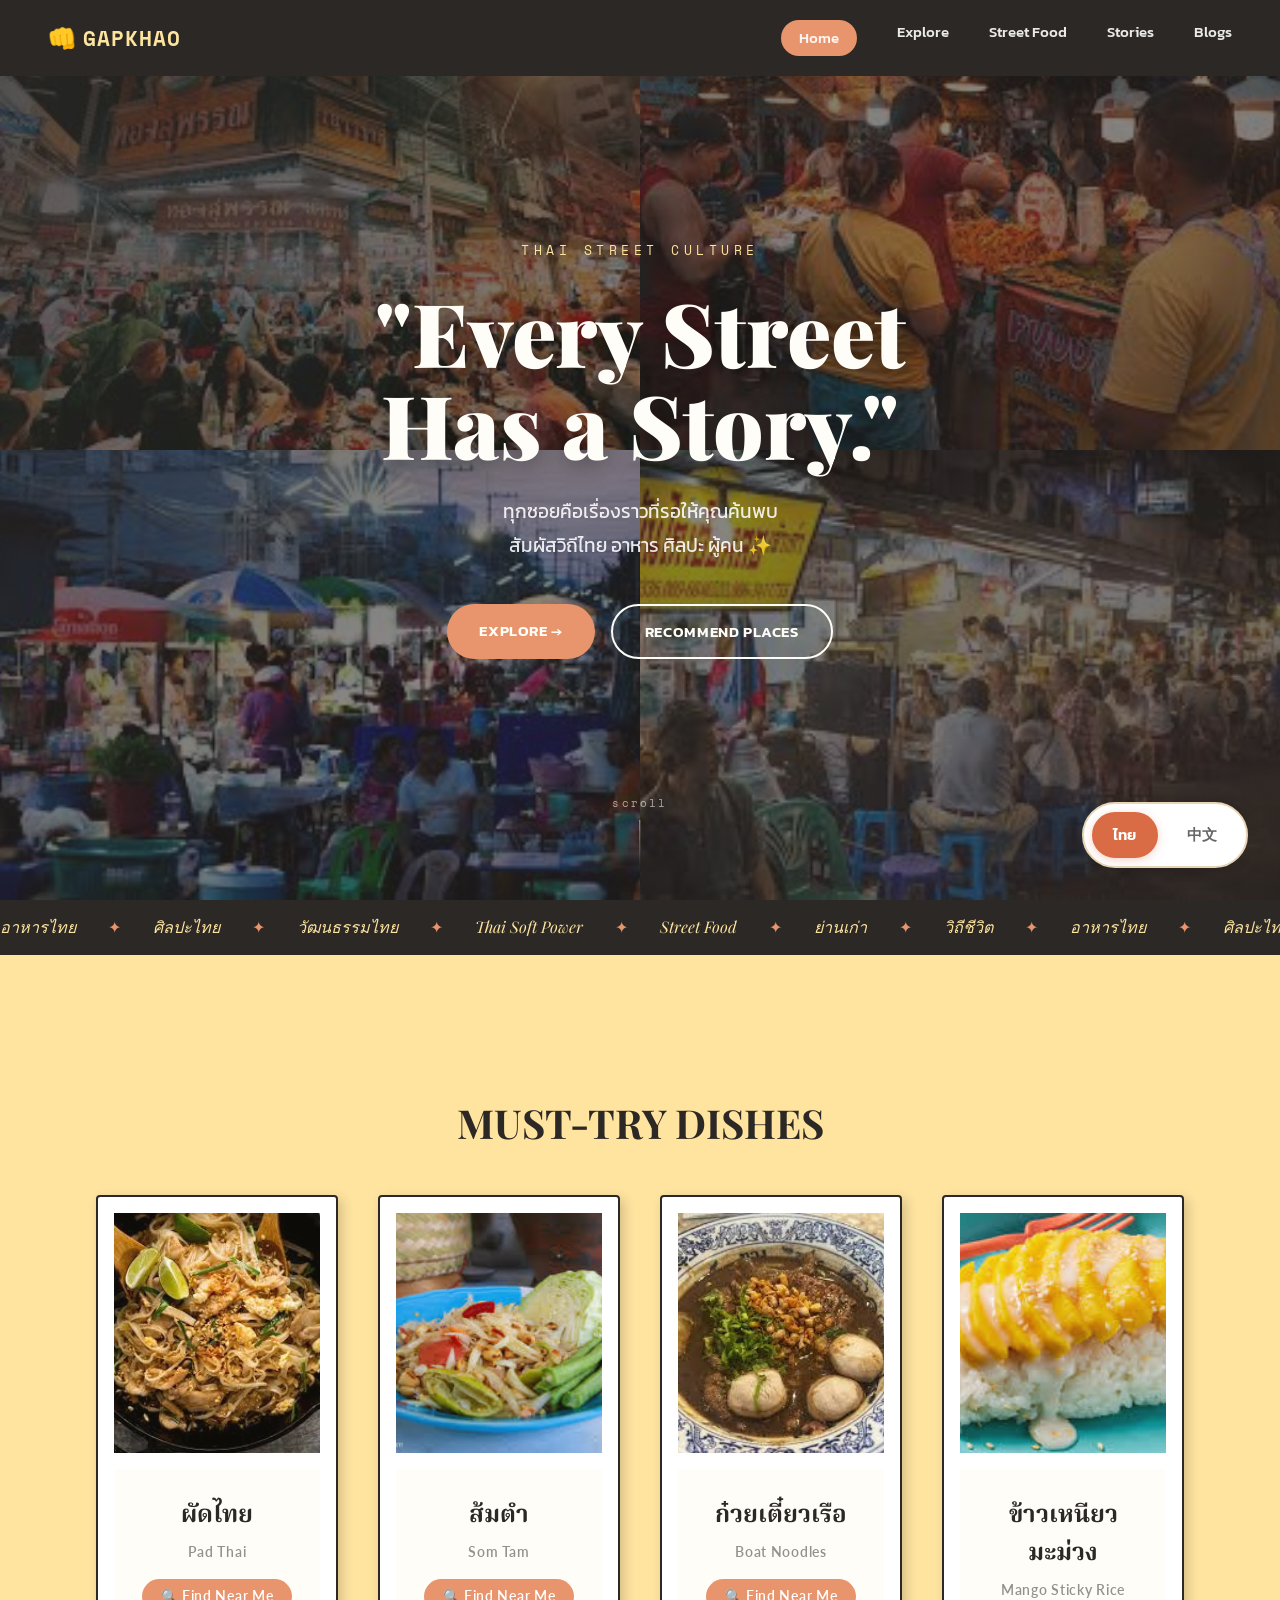
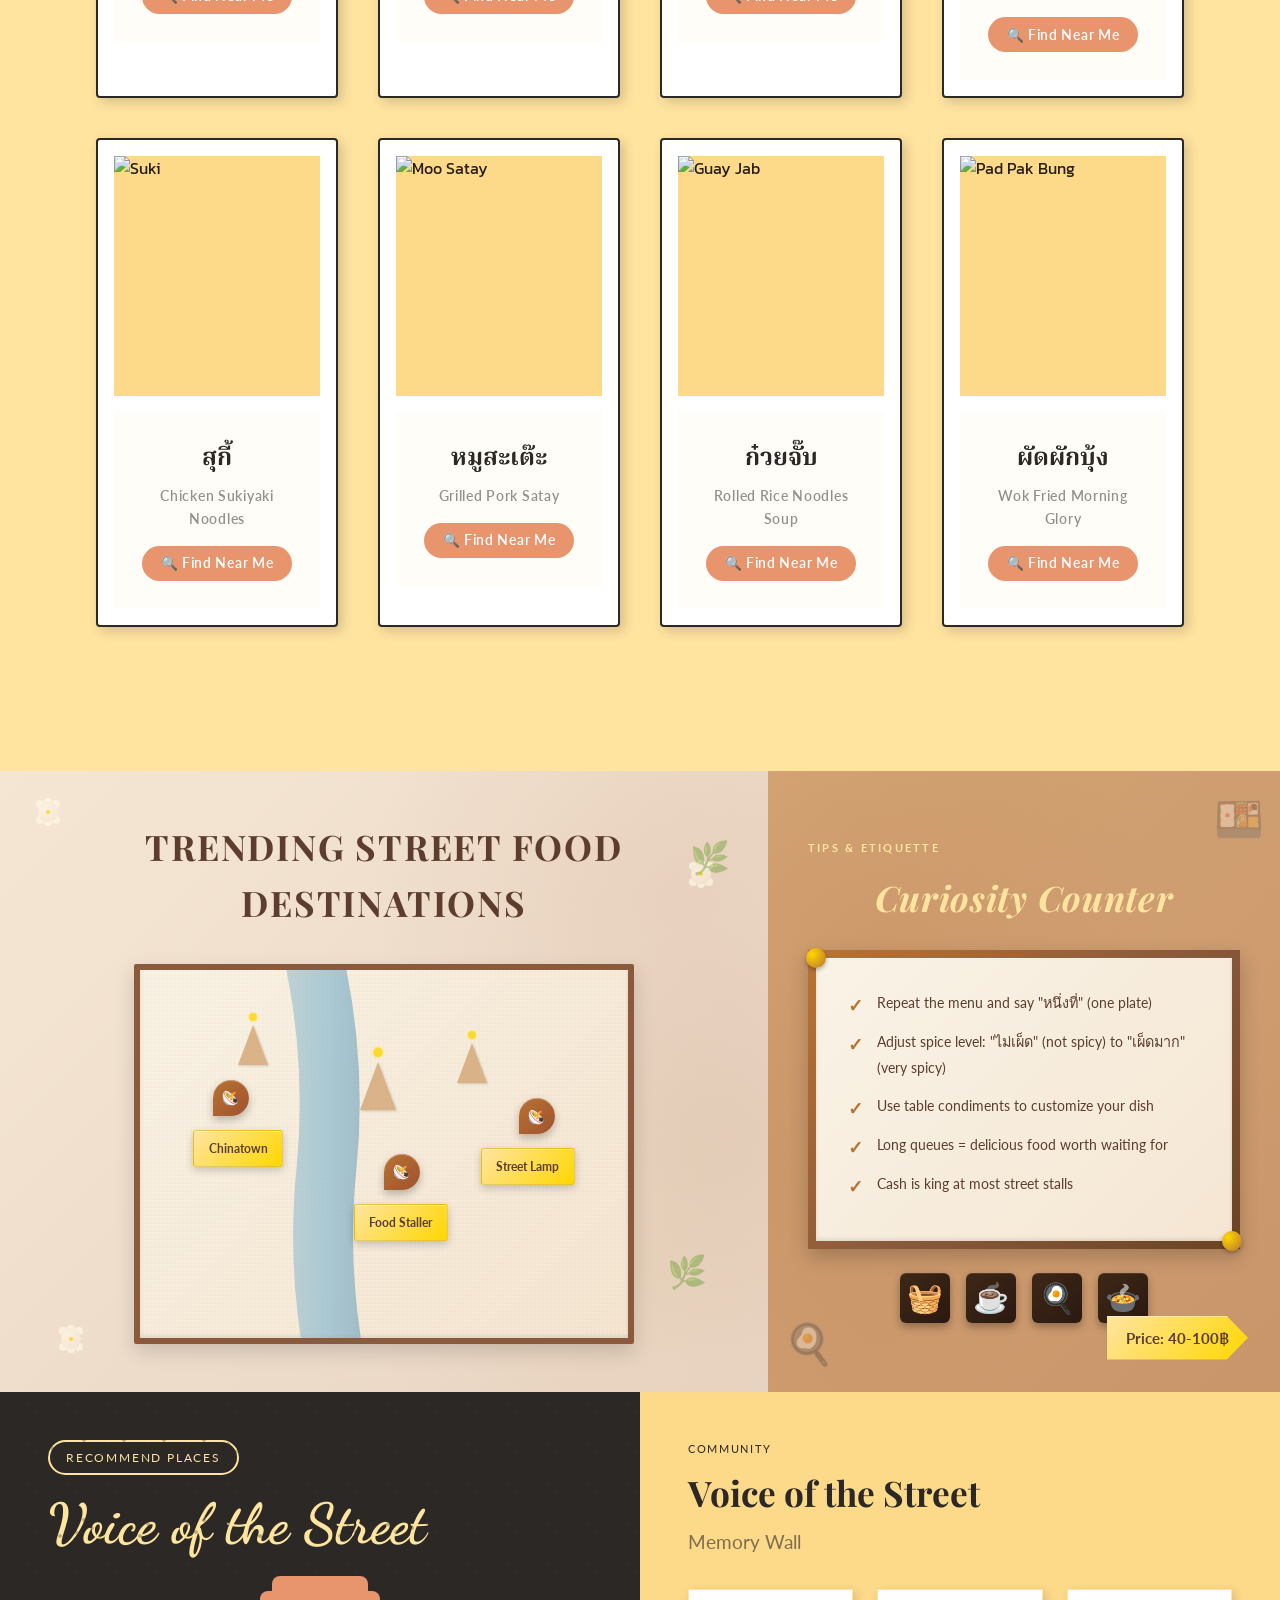
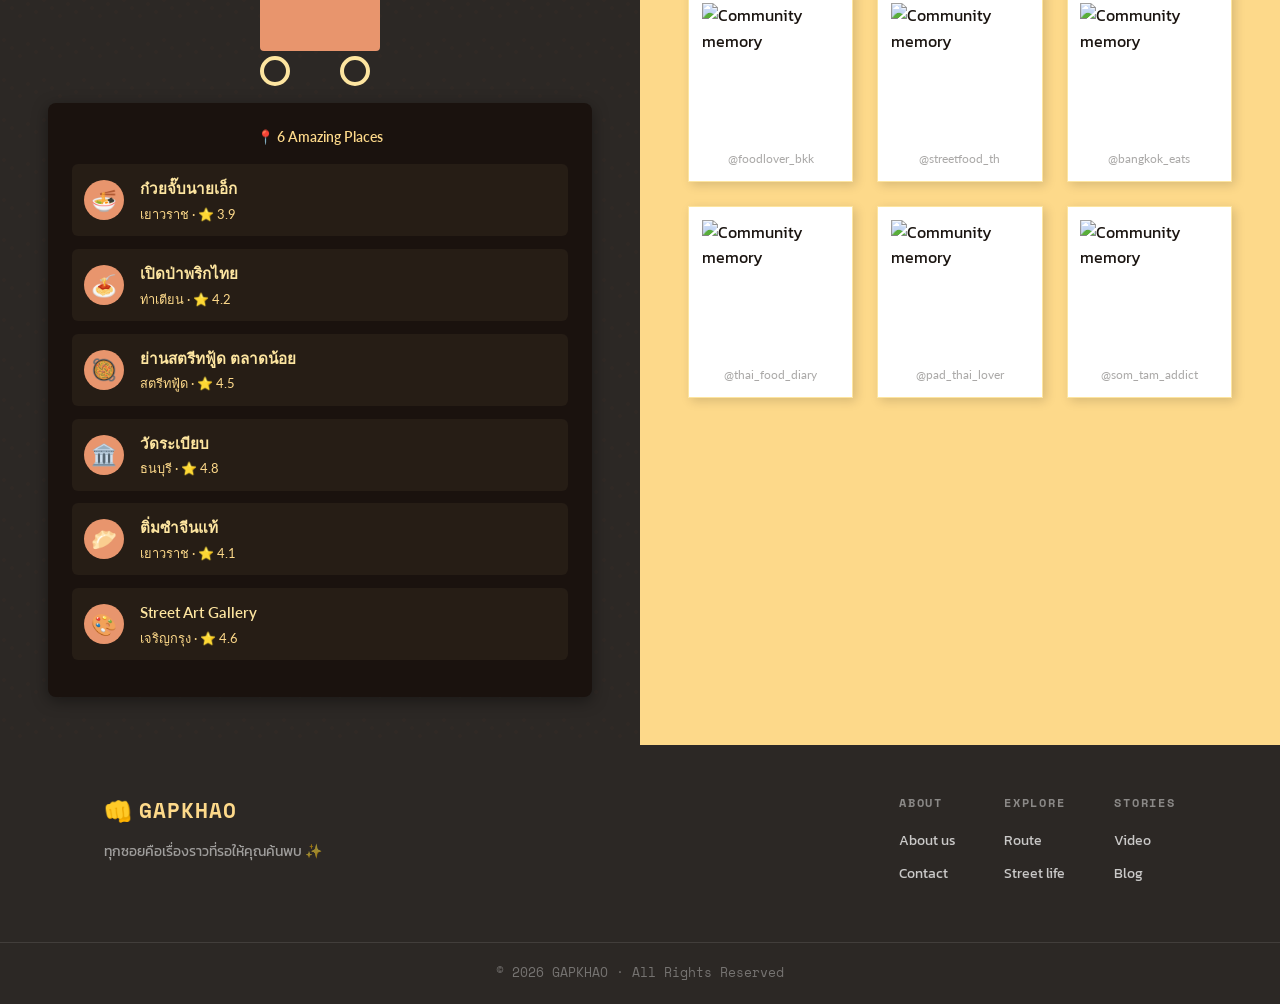
==== GAPKHAO/index.html @ a1fffa20 "Add files via upload" ====
<!DOCTYPE html>
<html lang="th">
<head>
  <meta charset="UTF-8" />
  <meta name="viewport" content="width=device-width, initial-scale=1.0" />
  <meta name="description" content="GAPKHAO - ทุกซอยคือเรื่องราวที่รอให้คุณค้นพบ | Thai Street Culture, Food & Art" />
  <title>GAPKHAO | ทุกซอยคือเรื่องราวที่รอให้คุณค้นพบ</title>
  <link rel="preconnect" href="https://fonts.googleapis.com" />
  <link rel="preconnect" href="https://fonts.gstatic.com" crossorigin />
  <link href="https://fonts.googleapis.com/css2?family=Playfair+Display:ital,wght@0,400;0,700;0,900;1,400;1,700&family=Kanit:wght@300;400;500;600;700&family=Space+Mono:wght@400;700&display=swap" rel="stylesheet" />
  <link rel="stylesheet" href="css/style.css" />
  <link rel="stylesheet" href="css/homepage-sections.css" />
  <link rel="stylesheet" href="css/trending-curiosity.css" />
  <link rel="stylesheet" href="css/language-switcher-cn.css" />
</head>
<body>

  <!-- ========== NAVBAR ========== -->
  <header class="navbar" id="navbar">
    <div class="nav-container">
      <a href="index.html" class="logo">
        <span class="logo-fist">👊</span>
        <span class="logo-text">GAPKHAO</span>
      </a>
      <nav class="nav-links" id="navLinks">
        <a href="index.html" class="nav-link nav-link--active" data-translate="navbar.home">Home</a>
        <a href="explore.html" class="nav-link" data-translate="navbar.explore">Explore</a>
        <a href="street-food.html" class="nav-link" data-translate="navbar.streetFood">Street Food</a>
        <a href="stories.html" class="nav-link" data-translate="navbar.stories">Stories</a>
        <a href="blogs.html" class="nav-link" data-translate="navbar.blogs">Blogs</a>
      </nav>
      <button class="hamburger" id="hamburger" aria-label="Toggle menu">
        <span></span><span></span><span></span>
      </button>
    </div>
  </header>

  <!-- Language Switcher -->
  <div class="language-switcher" id="languageSwitcher">
    <button class="lang-btn active" data-lang="th">ไทย</button>
    <button class="lang-btn" data-lang="zh">中文</button>
  </div>

  <main>

    <!-- ========== HERO ========== -->
    <section class="hero" id="home">
      <div class="hero-bg">
        <div class="hero-overlay"></div>
        <div class="hero-img-grid">
          <div class="hero-img-cell" style="background-image:url('images/street-food-1.jpg')"></div>
          <div class="hero-img-cell" style="background-image:url('images/street-food-2.jpg')"></div>
          <div class="hero-img-cell" style="background-image:url('images/street-food-3.jpg')"></div>
          <div class="hero-img-cell" style="background-image:url('images/street-food-4.jpg')"></div>
        </div>
      </div>
      <div class="hero-content">
        <p class="hero-eyebrow reveal" data-translate="hero.eyebrow">THAI STREET CULTURE</p>
        <h1 class="hero-headline reveal delay-1" data-translate="hero.headline">"Every Street<br />Has a Story."</h1>
        <p class="hero-tagline reveal delay-2" data-translate="hero.tagline">ทุกซอยคือเรื่องราวที่รอให้คุณค้นพบ<br />สัมผัสวิถีไทย อาหาร ศิลปะ ผู้คน ✨</p>
        <div class="hero-cta reveal delay-3">
          <a href="explore.html" class="btn btn--primary" data-translate="hero.exploreBtn">EXPLORE →</a>
          <button class="btn btn--outline" id="recommendPlacesBtn" data-translate="hero.recommendBtn">RECOMMEND PLACES</button>
        </div>
      </div>
      <div class="hero-scroll-hint">
        <span data-translate="hero.scroll">scroll</span>
        <div class="scroll-line"></div>
      </div>
    </section>

    <!-- ========== SOFT POWER STRIP ========== -->
    <section class="ticker-strip">
      <div class="ticker-track">
        <span>อาหารไทย</span><span class="ticker-dot">✦</span>
        <span>ศิลปะไทย</span><span class="ticker-dot">✦</span>
        <span>วัฒนธรรมไทย</span><span class="ticker-dot">✦</span>
        <span>Thai Soft Power</span><span class="ticker-dot">✦</span>
        <span>Street Food</span><span class="ticker-dot">✦</span>
        <span>ย่านเก่า</span><span class="ticker-dot">✦</span>
        <span>วิถีชีวิต</span><span class="ticker-dot">✦</span>
        <span>อาหารไทย</span><span class="ticker-dot">✦</span>
        <span>ศิลปะไทย</span><span class="ticker-dot">✦</span>
        <span>วัฒนธรรมไทย</span><span class="ticker-dot">✦</span>
        <span>Thai Soft Power</span><span class="ticker-dot">✦</span>
        <span>Street Food</span><span class="ticker-dot">✦</span>
        <span>ย่านเก่า</span><span class="ticker-dot">✦</span>
        <span>วิถีชีวิต</span><span class="ticker-dot">✦</span>
      </div>
    </section>

    <!-- ========== MUST-TRY DISHES (4 COLUMNS) ========== -->
    <section class="must-try-section" id="must-try">
      <div class="container">
        <div class="section-header">
          <h2 class="section-title" data-translate="mustTry.title">Must-Try Dishes</h2>
        </div>

        <div class="dishes-grid">
          <article class="dish-card">
            <div class="dish-image">
              <img src="must-try-images/pad-thai.jpg" onerror="this.src='https://images.unsplash.com/photo-1569718212165-3a8278d5f624?w=600&q=80'" alt="Pad Thai" />
            </div>
            <div class="dish-content">
              <h3 data-translate="dishes.padThai.th">ผัดไทย</h3>
              <h4 data-translate="dishes.padThai.en">Pad Thai</h4>
              <button class="find-near-btn" data-translate="dishes.findBtn">🔍 Find Near Me</button>
            </div>
          </article>

          <article class="dish-card">
            <div class="dish-image">
              <img src="must-try-images/som-tam.jpg" onerror="this.src='https://images.unsplash.com/photo-1546069901-ba9599a7e63c?w=600&q=80'" alt="Som Tam" />
            </div>
            <div class="dish-content">
              <h3 data-translate="dishes.somTam.th">ส้มตำ</h3>
              <h4 data-translate="dishes.somTam.en">Som Tam</h4>
              <button class="find-near-btn" data-translate="dishes.findBtn">🔍 Find Near Me</button>
            </div>
          </article>

          <article class="dish-card">
            <div class="dish-image">
              <img src="must-try-images/boat-noodles.jpg" onerror="this.src='https://images.unsplash.com/photo-1612874742237-415c69f18133?w=600&q=80'" alt="Boat Noodles" />
            </div>
            <div class="dish-content">
              <h3 data-translate="dishes.boatNoodles.th">ก๋วยเตี๋ยวเรือ</h3>
              <h4 data-translate="dishes.boatNoodles.en">Boat Noodles</h4>
              <button class="find-near-btn" data-translate="dishes.findBtn">🔍 Find Near Me</button>
            </div>
          </article>

          <article class="dish-card">
            <div class="dish-image">
              <img src="must-try-images/mango-sticky-rice.jpg" onerror="this.src='https://images.unsplash.com/photo-1599599810694-b5ac4dd64b73?w=600&q=80'" alt="Mango Sticky Rice" />
            </div>
            <div class="dish-content">
              <h3 data-translate="dishes.mangoRice.th">ข้าวเหนียวมะม่วง</h3>
              <h4 data-translate="dishes.mangoRice.en">Mango Sticky Rice</h4>
              <button class="find-near-btn" data-translate="dishes.findBtn">🔍 Find Near Me</button>
            </div>
          </article>

          <article class="dish-card">
            <div class="dish-image">
              <img src="https://images.unsplash.com/photo-1569562211093-4ed0d0758f12?w=600&q=80" alt="Suki" />
            </div>
            <div class="dish-content">
              <h3 data-translate="dishes.suki.th">สุกี้</h3>
              <h4 data-translate="dishes.suki.en">Chicken Sukiyaki Noodles</h4>
              <button class="find-near-btn" data-translate="dishes.findBtn">🔍 Find Near Me</button>
            </div>
          </article>

          <article class="dish-card">
            <div class="dish-image">
              <img src="https://images.unsplash.com/photo-1529563021893-cc83c992d75d?w=600&q=80" alt="Moo Satay" />
            </div>
            <div class="dish-content">
              <h3 data-translate="dishes.satay.th">หมูสะเต๊ะ</h3>
              <h4 data-translate="dishes.satay.en">Grilled Pork Satay</h4>
              <button class="find-near-btn" data-translate="dishes.findBtn">🔍 Find Near Me</button>
            </div>
          </article>

          <article class="dish-card">
            <div class="dish-image">
              <img src="https://images.unsplash.com/photo-1555126634-323283e090fa?w=600&q=80" alt="Guay Jab" />
            </div>
            <div class="dish-content">
              <h3 data-translate="dishes.guayJab.th">ก๋วยจั๊บ</h3>
              <h4 data-translate="dishes.guayJab.en">Rolled Rice Noodles Soup</h4>
              <button class="find-near-btn" data-translate="dishes.findBtn">🔍 Find Near Me</button>
            </div>
          </article>

          <article class="dish-card">
            <div class="dish-image">
              <img src="https://images.unsplash.com/photo-1540189549336-e6e99c3679fe?w=600&q=80" alt="Pad Pak Bung" />
            </div>
            <div class="dish-content">
              <h3 data-translate="dishes.padPakBung.th">ผัดผักบุ้ง</h3>
              <h4 data-translate="dishes.padPakBung.en">Wok Fried Morning Glory</h4>
              <button class="find-near-btn" data-translate="dishes.findBtn">🔍 Find Near Me</button>
            </div>
          </article>
        </div>
      </div>
    </section>

    <!-- ========== TWO-PANEL ROW: MAP & TIPS ========== -->
    <section class="two-panel-row">
      <!-- Left Panel: Trending Destinations -->
      <div class="trending-panel">
        <h2 data-translate="trending.title">Trending Street Food Destinations</h2>
        
        <!-- Decorative Jasmine Flowers -->
        <div class="jasmine-flower flower-1"></div>
        <div class="jasmine-flower flower-2"></div>
        <div class="jasmine-flower flower-3"></div>
        
        <!-- Decorative Kranok Motifs -->
        <div class="kranok-motif kranok-1">🌿</div>
        <div class="kranok-motif kranok-2">🌿</div>
        
        <div class="bangkok-map">
          <div class="river-path"></div>
          
          <!-- Temple Spires -->
          <div class="temple-spire spire-1"></div>
          <div class="temple-spire spire-2"></div>
          <div class="temple-spire spire-3"></div>
          
          <div class="location-pin pin-chinatown">
            <div class="pin-label">Chinatown</div>
          </div>
          
          <div class="location-pin pin-center">
            <div class="pin-label">Food Staller</div>
          </div>
          
          <div class="location-pin pin-right">
            <div class="pin-label">Street Lamp</div>
          </div>
        </div>
      </div>

      <!-- Right Panel: Tips -->
      <div class="tips-panel">
        <!-- Decorative Icons -->
        <div class="tiffin-carrier">🍱</div>
        <div class="wok-icon">🍳</div>
        
        <div class="section-label" data-translate="curiosity.label">Tips & Etiquette</div>
        <h2 data-translate="curiosity.title">Curiosity Counter</h2>
        
        <div class="curiosity-frame">
          <div class="curiosity-content">
            <ul>
              <li data-translate="curiosity.tip1">Repeat the menu and say "หนึ่งที่" (one plate)</li>
              <li data-translate="curiosity.tip2">Adjust spice level: "ไม่เผ็ด" (not spicy) to "เผ็ดมาก" (very spicy)</li>
              <li data-translate="curiosity.tip3">Use table condiments to customize your dish</li>
              <li data-translate="curiosity.tip4">Long queues = delicious food worth waiting for</li>
              <li data-translate="curiosity.tip5">Cash is king at most street stalls</li>
            </ul>
          </div>
        </div>
        
        <!-- Bronze Food Icons -->
        <div class="food-icons">
          <div class="food-icon">🧺</div>
          <div class="food-icon">☕</div>
          <div class="food-icon">🍳</div>
          <div class="food-icon">🍲</div>
        </div>
        
        <div class="price-tag" data-translate="curiosity.price">Price: 40-100฿</div>
      </div>
    </section>

    <!-- ========== BOTTOM TWO-PANEL ROW: RECOMMEND PLACES & COMMUNITY ========== -->
    <section class="bottom-two-panel" id="recommendPlaces">
      <!-- Left Panel: Recommend Places -->
      <div class="planner-panel">
        <div class="section-label" data-translate="recommend.label">Recommend Places</div>
        <h2 data-translate="recommend.title">Voice of the Street</h2>
        
        <div class="tuktuk">
          <div class="tuktuk-roof"></div>
          <div class="tuktuk-body"></div>
          <div class="tuktuk-wheel"></div>
          <div class="tuktuk-wheel"></div>
        </div>
        
        <div class="places-card">
          <div class="places-header" data-translate="recommend.header">📍 6 Amazing Places</div>
          
          <a href="explore.html" class="place-item" data-place-id="1">
            <div class="place-icon">🍜</div>
            <div class="place-info">
              <div class="place-name" data-translate="recommend.place1.name">ก๋วยจั๊บนายเอ็ก</div>
              <div class="place-meta" data-translate="recommend.place1.meta">เยาวราช · ⭐ 3.9</div>
            </div>
          </a>
          
          <a href="explore.html" class="place-item" data-place-id="2">
            <div class="place-icon">🍝</div>
            <div class="place-info">
              <div class="place-name" data-translate="recommend.place2.name">เปิดป่าพริกไทย</div>
              <div class="place-meta" data-translate="recommend.place2.meta">ท่าเตียน · ⭐ 4.2</div>
            </div>
          </a>
          
          <a href="explore.html" class="place-item" data-place-id="3">
            <div class="place-icon">🥘</div>
            <div class="place-info">
              <div class="place-name" data-translate="recommend.place3.name">ย่านสตรีทฟู้ด ตลาดน้อย</div>
              <div class="place-meta" data-translate="recommend.place3.meta">สตรีทฟู้ด · ⭐ 4.5</div>
            </div>
          </a>
          
          <a href="explore.html" class="place-item" data-place-id="4">
            <div class="place-icon">🏛️</div>
            <div class="place-info">
              <div class="place-name" data-translate="recommend.place4.name">วัดระเบียบ</div>
              <div class="place-meta" data-translate="recommend.place4.meta">ธนบุรี · ⭐ 4.8</div>
            </div>
          </a>
          
          <a href="explore.html" class="place-item" data-place-id="5">
            <div class="place-icon">🥟</div>
            <div class="place-info">
              <div class="place-name" data-translate="recommend.place5.name">ติ่มซำจีนแท้</div>
              <div class="place-meta" data-translate="recommend.place5.meta">เยาวราช · ⭐ 4.1</div>
            </div>
          </a>
          
          <a href="explore.html" class="place-item" data-place-id="6">
            <div class="place-icon">🎨</div>
            <div class="place-info">
              <div class="place-name" data-translate="recommend.place6.name">Street Art Gallery</div>
              <div class="place-meta" data-translate="recommend.place6.meta">เจริญกรุง · ⭐ 4.6</div>
            </div>
          </a>
        </div>
      </div>

      <!-- Right Panel: Community Memory Wall -->
      <div class="community-panel">
        <div class="section-label" data-translate="community.label">Community</div>
        <h2 data-translate="community.title">Voice of the Street</h2>
        <div class="subtitle" data-translate="community.subtitle">Memory Wall</div>
        
        <div class="memory-wall">
          <div class="polaroid-card">
            <div class="polaroid-image">
              <img src="https://images.unsplash.com/photo-1504674900247-0877df9cc836?w=300&q=80" alt="Community memory" />
            </div>
            <div class="polaroid-username">@foodlover_bkk</div>
          </div>
          
          <div class="polaroid-card">
            <div class="polaroid-image">
              <img src="https://images.unsplash.com/photo-1555396273-367ea4eb4db5?w=300&q=80" alt="Community memory" />
            </div>
            <div class="polaroid-username">@streetfood_th</div>
          </div>
          
          <div class="polaroid-card">
            <div class="polaroid-image">
              <img src="https://images.unsplash.com/photo-1562802378-063ec186a863?w=300&q=80" alt="Community memory" />
            </div>
            <div class="polaroid-username">@bangkok_eats</div>
          </div>
          
          <div class="polaroid-card">
            <div class="polaroid-image">
              <img src="https://images.unsplash.com/photo-1558618666-fcd25c85cd64?w=300&q=80" alt="Community memory" />
            </div>
            <div class="polaroid-username">@thai_food_diary</div>
          </div>
          
          <div class="polaroid-card">
            <div class="polaroid-image">
              <img src="https://images.unsplash.com/photo-1569718212165-3a8278d5f624?w=300&q=80" alt="Community memory" />
            </div>
            <div class="polaroid-username">@pad_thai_lover</div>
          </div>
          
          <div class="polaroid-card">
            <div class="polaroid-image">
              <img src="https://images.unsplash.com/photo-1546069901-ba9599a7e63c?w=300&q=80" alt="Community memory" />
            </div>
            <div class="polaroid-username">@som_tam_addict</div>
          </div>
        </div>
      </div>
    </section>

  </main>

  <!-- ========== FOOTER ========== -->
  <footer class="site-footer">
    <div class="footer-inner">
      <div class="footer-brand">
        <a href="index.html" class="logo logo--light">
          <span class="logo-fist">👊</span>
          <span class="logo-text">GAPKHAO</span>
        </a>
        <p data-translate="footer.tagline">ทุกซอยคือเรื่องราวที่รอให้คุณค้นพบ ✨</p>
      </div>

      <nav class="footer-nav">
        <div class="footer-col">
          <h4 data-translate="footer.about">ABOUT</h4>
          <a href="#" data-translate="footer.aboutUs">About us</a>
          <a href="#" data-translate="footer.contact">Contact</a>
        </div>
        <div class="footer-col">
          <h4 data-translate="footer.explore">EXPLORE</h4>
          <a href="explore.html" data-translate="footer.route">Route</a>
          <a href="street-life.html" data-translate="footer.streetLife">Street life</a>
        </div>
        <div class="footer-col">
          <h4 data-translate="footer.stories">STORIES</h4>
          <a href="stories.html" data-translate="footer.video">Video</a>
          <a href="blogs.html" data-translate="footer.blog">Blog</a>
        </div>
      </nav>
    </div>
    <div class="footer-bottom">
      <p data-translate="footer.copyright">© 2026 GAPKHAO · All Rights Reserved</p>
    </div>
  </footer>

  <!-- Toast notification -->
  <div class="toast" id="toast"></div>

  <script src="js/main.js"></script>
  <script src="js/homepage-sections.js"></script>
  <script src="js/trending-navigation.js"></script>
  <script src="js/language-switcher-cn.js"></script>
</body>
</html>
---- GAPKHAO/css/style.css ----
/* ============================================================
   GAPKHAO — Thai Street Culture Website
   CSS Design System + Full Styles
   ============================================================ */

/* ── CSS Variables / Design Tokens ─────────────────────────── */
:root {
  /* Brand Palette (from spec image) */
  --color-header:       #2c2825;  /* Deep charcoal */
  --color-highlight:    #fde5a0;  /* Warm honey */
  --color-bg:           #fdd98a;  /* Golden amber */
  --color-bg-dark:      #e8956d;  /* Terra cotta */

  /* Extended palette */
  --color-text:         #1a1410;
  --color-text-light:   #6b5b4e;
  --color-white:        #fffdf7;
  --color-accent:       #d4a017;  /* Thai gold */
  --color-accent2:      #b85c2a;  /* Brick red */

  /* Typography */
  --font-display:       'Playfair Display', Georgia, serif;
  --font-body:          'Kanit', sans-serif;
  --font-mono:          'Space Mono', monospace;

  /* Spacing */
  --space-xs:  0.5rem;
  --space-sm:  1rem;
  --space-md:  2rem;
  --space-lg:  4rem;
  --space-xl:  6rem;

  /* Motion */
  --ease-out:  cubic-bezier(0.22, 1, 0.36, 1);
  --ease-in-out: cubic-bezier(0.65, 0, 0.35, 1);

  /* Borders */
  --radius-sm:  8px;
  --radius-md:  16px;
  --radius-lg:  24px;
  --radius-pill: 9999px;

  /* Shadows */
  --shadow-sm:  0 2px 8px rgba(44,40,37,0.12);
  --shadow-md:  0 8px 32px rgba(44,40,37,0.18);
  --shadow-lg:  0 24px 64px rgba(44,40,37,0.22);
}

/* ── Reset & Base ────────────────────────────────────────────── */
*, *::before, *::after { box-sizing: border-box; margin: 0; padding: 0; }

html {
  scroll-behavior: smooth;
  scroll-padding-top: 80px;
}

body {
  font-family: var(--font-body);
  background-color: var(--color-bg);
  color: var(--color-text);
  line-height: 1.6;
  overflow-x: hidden;
}

img { display: block; width: 100%; height: 100%; object-fit: cover; }
a { text-decoration: none; color: inherit; }
ul { list-style: none; }
button { cursor: pointer; border: none; background: none; font-family: inherit; }

/* ── Container ───────────────────────────────────────────────── */
.container {
  width: min(90%, 1200px);
  margin-inline: auto;
  padding-block: var(--space-lg);
}

/* ── Typography ─────────────────────────────────────────────── */
.section-tag {
  display: inline-block;
  font-family: var(--font-mono);
  font-size: 0.75rem;
  text-transform: uppercase;
  letter-spacing: 0.2em;
  color: var(--color-accent2);
  border: 1.5px solid var(--color-accent2);
  padding: 4px 12px;
  border-radius: var(--radius-pill);
  margin-bottom: 1rem;
}

.section-title {
  font-family: var(--font-display);
  font-size: clamp(1.8rem, 4vw, 3rem);
  font-weight: 700;
  color: var(--color-header);
  line-height: 1.2;
}

.section-sub {
  color: var(--color-text-light);
  font-size: 1.05rem;
  margin-top: 0.5rem;
}

.section-header {
  text-align: center;
  margin-bottom: var(--space-md);
}

/* ── Buttons ─────────────────────────────────────────────────── */
.btn {
  display: inline-flex;
  align-items: center;
  gap: 0.5rem;
  padding: 14px 32px;
  border-radius: var(--radius-pill);
  font-family: var(--font-body);
  font-weight: 600;
  font-size: 0.95rem;
  transition: transform 0.2s var(--ease-out), box-shadow 0.2s, background 0.2s;
  letter-spacing: 0.04em;
}

.btn:hover { transform: translateY(-2px); box-shadow: var(--shadow-md); }
.btn:active { transform: translateY(0); }

.btn--primary {
  background: var(--color-bg-dark);
  color: var(--color-white);
}
.btn--primary:hover { background: var(--color-accent2); }

.btn--outline {
  border: 2px solid var(--color-white);
  color: var(--color-white);
}
.btn--outline:hover { background: rgba(255,255,255,0.15); }

.btn--sm { padding: 8px 18px; font-size: 0.8rem; }
.btn--full { width: 100%; justify-content: center; }

/* ── Navbar ─────────────────────────────────────────────────── */
.navbar {
  position: fixed;
  top: 0; left: 0; right: 0;
  z-index: 1000;
  background: var(--color-header);
  box-shadow: var(--shadow-md);
  transition: background 0.4s, box-shadow 0.4s;
}

.navbar.scrolled {
  background: var(--color-header);
  box-shadow: var(--shadow-md);
}

/* Ensure navbar text is always readable on non-home pages */
.navbar:not(:has(~ .hero)) {
  background: var(--color-header) !important;
}

.navbar:not(:has(~ .hero)) .logo-text {
  color: var(--color-highlight) !important;
}

.navbar:not(:has(~ .hero)) .nav-link {
  color: rgba(255,255,255,0.9) !important;
}

/* Home page hero - transparent navbar */
.hero ~ .navbar,
body > .navbar:first-of-type {
  background: transparent;
  box-shadow: none;
}

body > .navbar:first-of-type:not(.scrolled) {
  background: transparent;
  box-shadow: none;
}

.nav-container {
  display: flex;
  align-items: center;
  justify-content: space-between;
  padding: 20px clamp(1rem, 4vw, 3rem);
  max-width: 1400px;
  margin-inline: auto;
}

.logo {
  display: flex;
  align-items: center;
  gap: 6px;
  font-family: var(--font-mono);
  font-weight: 700;
  font-size: 1.3rem;
  letter-spacing: 0.05em;
}

.logo-fist { font-size: 1.4rem; }
.logo-text { color: var(--color-bg); }
.navbar:not(.scrolled) .logo-text { color: var(--color-highlight); }

.nav-links {
  display: flex;
  gap: 2.5rem;
}

.nav-link {
  font-family: var(--font-body);
  font-weight: 500;
  color: rgba(255,255,255,0.85);
  font-size: 0.95rem;
  position: relative;
  transition: color 0.2s;
}

.nav-link::after {
  content: '';
  position: absolute;
  bottom: -4px; left: 0;
  width: 0; height: 2px;
  background: var(--color-bg);
  transition: width 0.3s var(--ease-out);
}

.nav-link:hover, .nav-link--active { color: var(--color-highlight); }
.nav-link:hover::after, .nav-link--active::after { width: 100%; }

.nav-link--active {
  background: var(--color-bg-dark);
  padding: 6px 18px;
  border-radius: var(--radius-pill);
  color: var(--color-white);
}
.nav-link--active::after { display: none; }

/* Hamburger */
.hamburger {
  display: none;
  flex-direction: column;
  gap: 5px;
  padding: 4px;
}
.hamburger span {
  display: block;
  width: 24px; height: 2px;
  background: var(--color-white);
  border-radius: 2px;
  transition: transform 0.3s, opacity 0.3s;
}
.hamburger.open span:nth-child(1) { transform: translateY(7px) rotate(45deg); }
.hamburger.open span:nth-child(2) { opacity: 0; }
.hamburger.open span:nth-child(3) { transform: translateY(-7px) rotate(-45deg); }

/* ── Hero ────────────────────────────────────────────────────── */
.hero {
  position: relative;
  min-height: 100svh;
  display: flex;
  align-items: center;
  justify-content: center;
  overflow: hidden;
}

.hero-bg {
  position: absolute;
  inset: 0;
}

.hero-overlay {
  position: absolute;
  inset: 0;
  background: linear-gradient(
    135deg,
    rgba(44,40,37,0.82) 0%,
    rgba(44,40,37,0.55) 50%,
    rgba(44,40,37,0.7) 100%
  );
  z-index: 1;
}

.hero-img-grid {
  display: grid;
  grid-template-columns: 1fr 1fr;
  grid-template-rows: 1fr 1fr;
  height: 100%;
}

.hero-img-cell {
  background-size: cover;
  background-position: center;
  transition: transform 8s ease;
  animation: kenburns 12s ease-in-out infinite alternate;
}

.hero-img-cell:nth-child(2) { animation-delay: -3s; }
.hero-img-cell:nth-child(3) { animation-delay: -6s; }
.hero-img-cell:nth-child(4) { animation-delay: -9s; }

@keyframes kenburns {
  from { transform: scale(1); }
  to   { transform: scale(1.08); }
}

.hero-content {
  position: relative;
  z-index: 2;
  text-align: center;
  color: var(--color-white);
  padding: 2rem;
  max-width: 800px;
}

.hero-eyebrow {
  font-family: var(--font-mono);
  font-size: 0.8rem;
  letter-spacing: 0.35em;
  text-transform: uppercase;
  color: var(--color-highlight);
  margin-bottom: 1.5rem;
}

.hero-headline {
  font-family: var(--font-display);
  font-size: clamp(2.5rem, 7vw, 5.5rem);
  font-weight: 900;
  line-height: 1.05;
  margin-bottom: 1.5rem;
  text-shadow: 0 4px 24px rgba(0,0,0,0.4);
}

.hero-tagline {
  font-size: clamp(1rem, 2vw, 1.2rem);
  color: rgba(255,255,255,0.88);
  margin-bottom: 2.5rem;
  line-height: 1.8;
}

.hero-cta {
  display: flex;
  gap: 1rem;
  justify-content: center;
  flex-wrap: wrap;
}

.hero-cta .btn--primary { background: var(--color-bg-dark); }

/* Scroll hint */
.hero-scroll-hint {
  position: absolute;
  bottom: 2rem; left: 50%;
  transform: translateX(-50%);
  z-index: 2;
  display: flex;
  flex-direction: column;
  align-items: center;
  gap: 0.5rem;
  color: rgba(255,255,255,0.6);
  font-family: var(--font-mono);
  font-size: 0.7rem;
  letter-spacing: 0.2em;
}

.scroll-line {
  width: 1px;
  height: 48px;
  background: linear-gradient(to bottom, rgba(255,255,255,0.6), transparent);
  animation: scrollPulse 2s ease-in-out infinite;
}

@keyframes scrollPulse {
  0%, 100% { transform: scaleY(1); opacity: 0.6; }
  50%       { transform: scaleY(1.2); opacity: 1; }
}

/* ── Ticker Strip ────────────────────────────────────────────── */
.ticker-strip {
  background: var(--color-header);
  color: var(--color-highlight);
  padding: 14px 0;
  overflow: hidden;
  white-space: nowrap;
}

.ticker-track {
  display: inline-flex;
  gap: 2rem;
  animation: ticker 25s linear infinite;
}

.ticker-track span {
  font-family: var(--font-display);
  font-size: 1rem;
  font-style: italic;
}

.ticker-dot { color: var(--color-bg-dark); font-style: normal !important; }

@keyframes ticker {
  from { transform: translateX(0); }
  to   { transform: translateX(-50%); }
}

/* ── Explore Section ─────────────────────────────────────────── */
.explore-section {
  background: var(--color-white);
}

.explore-layout {
  display: grid;
  grid-template-columns: 340px 1fr;
  gap: var(--space-md);
  align-items: start;
}

/* Filter Sidebar */
.explore-sidebar {
  background: var(--color-header);
  border-radius: var(--radius-lg);
  padding: 1.5rem;
  color: var(--color-white);
}

.filter-tabs {
  display: flex;
  gap: 0.5rem;
  flex-wrap: wrap;
  margin-bottom: 1.25rem;
}

.filter-btn {
  padding: 6px 16px;
  border-radius: var(--radius-pill);
  font-size: 0.85rem;
  font-weight: 600;
  background: rgba(255,255,255,0.1);
  color: rgba(255,255,255,0.7);
  transition: all 0.2s;
}

.filter-btn.active, .filter-btn:hover {
  background: var(--color-bg-dark);
  color: var(--color-white);
}

.filter-distance {
  margin-bottom: 1rem;
  font-size: 0.82rem;
  font-family: var(--font-mono);
  color: rgba(255,255,255,0.6);
}

.filter-distance input[type=range] {
  width: 100%;
  margin-top: 0.5rem;
  accent-color: var(--color-bg-dark);
}

.results-count {
  font-family: var(--font-mono);
  font-size: 0.75rem;
  color: rgba(255,255,255,0.5);
  margin-bottom: 1rem;
}

.place-list { display: flex; flex-direction: column; gap: 0.75rem; }

.place-card {
  display: flex;
  align-items: center;
  gap: 0.75rem;
  padding: 0.85rem 1rem;
  border-radius: var(--radius-md);
  background: rgba(255,255,255,0.06);
  border: 1.5px solid transparent;
  cursor: pointer;
  transition: all 0.25s;
}

.place-card:hover, .place-card.active {
  background: rgba(255,255,255,0.12);
  border-color: var(--color-bg-dark);
}

.place-card.active { border-color: var(--color-highlight); }

.place-pin { font-size: 1.2rem; flex-shrink: 0; }

.place-info strong {
  display: block;
  font-size: 0.9rem;
  font-weight: 600;
  color: var(--color-white);
}

.place-info span {
  font-size: 0.77rem;
  color: rgba(255,255,255,0.55);
}

/* Map */
.explore-map {
  position: relative;
  border-radius: var(--radius-lg);
  overflow: hidden;
  box-shadow: var(--shadow-lg);
  min-height: 480px;
}

.map-placeholder {
  position: relative;
  height: 480px;
}

.map-placeholder img {
  width: 100%;
  height: 100%;
  object-fit: cover;
  filter: saturate(0.8);
}

/* Map pins */
.map-pin {
  position: absolute;
  width: 18px; height: 18px;
  border-radius: 50%;
  background: var(--color-bg-dark);
  border: 3px solid white;
  box-shadow: 0 2px 8px rgba(0,0,0,0.3);
  cursor: pointer;
}

.pin-1 { top: 42%; left: 55%; }
.pin-2 { top: 28%; left: 38%; }
.pin-3 { top: 60%; left: 70%; }

.map-popup {
  display: none;
  position: absolute;
  bottom: 130%;
  left: 50%;
  transform: translateX(-50%);
  background: var(--color-header);
  color: var(--color-white);
  border-radius: var(--radius-md);
  padding: 1rem;
  width: 200px;
  box-shadow: var(--shadow-lg);
  text-align: center;
  gap: 0.5rem;
  flex-direction: column;
}

.map-pin:hover .map-popup { display: flex; }

.map-popup strong { font-size: 0.9rem; display: block; margin-bottom: 4px; }
.map-popup span { font-size: 0.75rem; color: rgba(255,255,255,0.65); display: block; margin-bottom: 0.75rem; }

/* ── Street Life Section ─────────────────────────────────────── */
.street-life-section {
  background: var(--color-bg);
}

.street-grid {
  display: grid;
  grid-template-columns: repeat(3, 1fr);
  grid-template-rows: auto auto;
  gap: 16px;
}

.street-card {
  position: relative;
  border-radius: var(--radius-lg);
  overflow: hidden;
  aspect-ratio: 4/3;
  cursor: pointer;
}

.street-card--tall {
  grid-row: span 2;
  aspect-ratio: unset;
}

.street-card--wide {
  grid-column: span 2;
}

.street-card img {
  transition: transform 0.6s var(--ease-out);
}

.street-card:hover img { transform: scale(1.06); }

.street-card-overlay {
  position: absolute;
  inset: 0;
  background: linear-gradient(to top, rgba(44,40,37,0.85) 0%, transparent 50%);
  display: flex;
  flex-direction: column;
  justify-content: flex-end;
  padding: 1.5rem;
  color: var(--color-white);
  transition: background 0.3s;
}

.street-card:hover .street-card-overlay {
  background: linear-gradient(to top, rgba(44,40,37,0.92) 0%, rgba(44,40,37,0.2) 60%);
}

.street-card-tag {
  display: inline-block;
  font-family: var(--font-mono);
  font-size: 0.7rem;
  letter-spacing: 0.15em;
  text-transform: uppercase;
  background: var(--color-bg-dark);
  padding: 3px 10px;
  border-radius: var(--radius-pill);
  margin-bottom: 0.6rem;
  width: fit-content;
}

.street-card-overlay h3 {
  font-family: var(--font-display);
  font-size: clamp(1rem, 2vw, 1.4rem);
  line-height: 1.3;
}

.street-card-overlay p {
  font-size: 0.82rem;
  color: rgba(255,255,255,0.75);
  margin-top: 0.4rem;
}

/* ── Stories / Blog Section ──────────────────────────────────── */
.stories-section {
  background: var(--color-highlight);
}

.stories-layout {
  display: grid;
  grid-template-columns: 1fr 1fr;
  gap: var(--space-md);
  align-items: start;
}

.stories-col-title {
  font-family: var(--font-display);
  font-size: 1.3rem;
  font-weight: 700;
  margin-bottom: 1.25rem;
  color: var(--color-header);
}

/* Video feature */
.video-feature { margin-bottom: 1.25rem; }

.video-thumb {
  position: relative;
  border-radius: var(--radius-md);
  overflow: hidden;
  aspect-ratio: 16/9;
  box-shadow: var(--shadow-md);
}

.play-btn {
  position: absolute;
  top: 50%; left: 50%;
  transform: translate(-50%, -50%);
  width: 56px; height: 56px;
  border-radius: 50%;
  background: var(--color-bg-dark);
  color: white;
  font-size: 1.2rem;
  display: flex;
  align-items: center;
  justify-content: center;
  box-shadow: var(--shadow-md);
  transition: transform 0.2s, background 0.2s;
}

.play-btn:hover { transform: translate(-50%, -50%) scale(1.1); background: var(--color-accent2); }

.play-btn--sm { width: 36px; height: 36px; font-size: 0.8rem; }

.video-meta { padding: 0.75rem 0; }
.video-meta h4 { font-size: 0.95rem; font-weight: 600; line-height: 1.4; color: var(--color-header); }
.video-meta p { font-size: 0.82rem; color: var(--color-text-light); margin-top: 4px; }
.video-meta span { font-size: 0.8rem; font-family: var(--font-mono); color: var(--color-accent2); }

.video-thumbs-row {
  display: grid;
  grid-template-columns: repeat(3, 1fr);
  gap: 0.75rem;
}

.video-thumb-sm {
  position: relative;
  border-radius: var(--radius-sm);
  overflow: hidden;
  aspect-ratio: 16/9;
}

/* Blog cards */
.blog-card {
  display: flex;
  gap: 1rem;
  align-items: center;
  padding: 1rem;
  background: var(--color-white);
  border-radius: var(--radius-md);
  margin-bottom: 0.75rem;
  box-shadow: var(--shadow-sm);
  transition: transform 0.2s, box-shadow 0.2s;
}

.blog-card:hover { transform: translateY(-2px); box-shadow: var(--shadow-md); }

.blog-img {
  width: 72px;
  height: 72px;
  border-radius: var(--radius-sm);
  flex-shrink: 0;
  display: flex;
  align-items: center;
  justify-content: center;
  color: rgba(255,255,255,0.5);
  font-size: 0.65rem;
}

.blog-text h4 {
  font-size: 0.9rem;
  font-weight: 600;
  color: var(--color-header);
  line-height: 1.4;
  margin-bottom: 4px;
}

.blog-text span {
  font-size: 0.75rem;
  color: var(--color-text-light);
  font-family: var(--font-mono);
}

/* ── Planer Section ──────────────────────────────────────────── */
.planer-section {
  background: var(--color-bg-dark);
}

.planer-section .section-tag { border-color: var(--color-highlight); color: var(--color-highlight); }
.planer-section .section-title { color: var(--color-white); }
.planer-section .section-sub { color: rgba(255,255,255,0.7); }

.planer-layout {
  display: grid;
  grid-template-columns: 1fr 1fr;
  gap: var(--space-md);
  align-items: start;
}

/* Form panel */
.planer-form {
  background: var(--color-header);
  border-radius: var(--radius-lg);
  padding: 2rem;
  color: var(--color-white);
}

.planer-form h3 {
  font-family: var(--font-display);
  font-size: 1.4rem;
  margin-bottom: 0.4rem;
}

.planer-sub {
  font-size: 0.85rem;
  color: rgba(255,255,255,0.55);
  margin-bottom: 1.5rem;
}

.day-selector {
  display: flex;
  align-items: center;
  gap: 1rem;
  flex-wrap: wrap;
  margin-bottom: 1.25rem;
  font-size: 0.9rem;
}

.day-btns { display: flex; gap: 0.5rem; flex-wrap: wrap; }

.day-btn {
  padding: 7px 16px;
  border-radius: var(--radius-pill);
  font-size: 0.82rem;
  font-weight: 600;
  background: rgba(255,255,255,0.1);
  color: rgba(255,255,255,0.7);
  transition: all 0.2s;
}

.day-btn.active, .day-btn:hover {
  background: var(--color-bg-dark);
  color: white;
}

.plan-name-field {
  margin-bottom: 1.25rem;
}

.plan-name-field label {
  display: block;
  font-size: 0.82rem;
  color: rgba(255,255,255,0.6);
  margin-bottom: 0.4rem;
}

.plan-name-field input {
  width: 100%;
  padding: 10px 14px;
  border-radius: var(--radius-sm);
  border: 1.5px solid rgba(255,255,255,0.15);
  background: rgba(255,255,255,0.08);
  color: white;
  font-family: var(--font-body);
  font-size: 0.9rem;
  outline: none;
  transition: border-color 0.2s;
}

.plan-name-field input:focus { border-color: var(--color-bg-dark); }
.plan-name-field input::placeholder { color: rgba(255,255,255,0.35); }

.planer-places { margin-bottom: 1.5rem; display: flex; flex-direction: column; gap: 0.65rem; }

.planer-place-item label {
  display: flex;
  align-items: center;
  gap: 0.6rem;
  padding: 0.75rem 1rem;
  border-radius: var(--radius-sm);
  background: rgba(255,255,255,0.06);
  cursor: pointer;
  transition: background 0.2s;
}

.planer-place-item label:hover { background: rgba(255,255,255,0.1); }

.planer-place-item input[type=checkbox] {
  accent-color: var(--color-bg-dark);
  width: 16px; height: 16px;
}

.planer-place-item strong {
  font-size: 0.88rem;
  font-weight: 600;
  flex: 1;
}

.planer-place-item small {
  display: block;
  font-size: 0.72rem;
  color: rgba(255,255,255,0.5);
  margin-top: 2px;
}

/* Preview panel */
.planer-preview {
  background: var(--color-header);
  border-radius: var(--radius-lg);
  padding: 2rem;
  color: var(--color-white);
}

.planer-preview h3 {
  font-family: var(--font-display);
  font-size: 1.3rem;
  margin-bottom: 1.25rem;
  color: var(--color-highlight);
}

.plan-list { display: flex; flex-direction: column; gap: 0.75rem; margin-bottom: 1.5rem; }

.plan-item {
  display: flex;
  align-items: center;
  gap: 1rem;
  padding: 0.85rem 1rem;
  border-radius: var(--radius-md);
  background: rgba(255,255,255,0.06);
  transition: transform 0.2s;
}

.plan-item:hover { transform: translateX(4px); }

.plan-num {
  width: 32px; height: 32px;
  border-radius: 50%;
  display: flex;
  align-items: center;
  justify-content: center;
  font-weight: 700;
  font-size: 0.85rem;
  flex-shrink: 0;
}

.plan-item--1 .plan-num { background: #e53e3e; }
.plan-item--2 .plan-num { background: #ed8936; }
.plan-item--3 .plan-num { background: #48bb78; }
.plan-item--4 .plan-num { background: #4299e1; }

.plan-item strong { display: block; font-size: 0.9rem; }
.plan-item small { font-size: 0.72rem; color: rgba(255,255,255,0.5); }

.plan-actions {
  display: flex;
  gap: 0.75rem;
  margin-bottom: 1rem;
}

.plan-actions .btn--outline { border-color: rgba(255,255,255,0.3); }

.bookmark-toggle { margin-top: 1rem; text-align: center; }

.bookmark-btn {
  display: inline-flex;
  align-items: center;
  gap: 0.5rem;
  padding: 8px 20px;
  border-radius: var(--radius-pill);
  border: 1.5px solid rgba(255,255,255,0.2);
  color: rgba(255,255,255,0.6);
  font-size: 0.85rem;
  transition: all 0.2s;
}

.bookmark-btn:hover, .bookmark-btn.active {
  border-color: var(--color-highlight);
  color: var(--color-highlight);
}

/* ── Footer ──────────────────────────────────────────────────── */
.site-footer {
  background: var(--color-header);
  color: var(--color-white);
  padding-top: 3rem;
}

.footer-inner {
  display: flex;
  gap: 4rem;
  padding: 0 clamp(1.5rem, 5vw, 4rem) 3rem;
  flex-wrap: wrap;
  max-width: 1200px;
  margin-inline: auto;
}

.footer-brand {
  flex: 1;
  min-width: 200px;
}

.footer-brand .logo-text { color: var(--color-bg); }
.logo--light .logo-text { color: var(--color-bg) !important; }

.footer-brand p {
  margin-top: 0.75rem;
  font-size: 0.88rem;
  color: rgba(255,255,255,0.55);
}

.footer-nav {
  display: flex;
  gap: 3rem;
  flex-wrap: wrap;
}

.footer-col h4 {
  font-family: var(--font-mono);
  font-size: 0.78rem;
  letter-spacing: 0.15em;
  color: rgba(255,255,255,0.45);
  margin-bottom: 1rem;
  text-transform: uppercase;
}

.footer-col a {
  display: block;
  font-size: 0.9rem;
  color: rgba(255,255,255,0.75);
  margin-bottom: 0.6rem;
  transition: color 0.2s;
}

.footer-col a:hover { color: var(--color-highlight); }

.footer-bottom {
  border-top: 1px solid rgba(255,255,255,0.1);
  text-align: center;
  padding: 1.25rem;
  font-size: 0.8rem;
  color: rgba(255,255,255,0.35);
  font-family: var(--font-mono);
}

/* ── Toast ───────────────────────────────────────────────────── */
.toast {
  position: fixed;
  bottom: 2rem; right: 2rem;
  background: var(--color-header);
  color: var(--color-highlight);
  padding: 1rem 1.5rem;
  border-radius: var(--radius-md);
  font-size: 0.9rem;
  box-shadow: var(--shadow-lg);
  z-index: 9999;
  transform: translateY(8px);
  opacity: 0;
  pointer-events: none;
  transition: opacity 0.3s, transform 0.3s;
}

.toast.show { opacity: 1; transform: translateY(0); }

/* ── Scroll Reveal Animations ────────────────────────────────── */
.reveal {
  opacity: 0;
  transform: translateY(36px);
  transition: opacity 0.7s var(--ease-out), transform 0.7s var(--ease-out);
}
.reveal.visible { opacity: 1; transform: translateY(0); }

.delay-1 { transition-delay: 0.12s; }
.delay-2 { transition-delay: 0.24s; }
.delay-3 { transition-delay: 0.36s; }

/* ── Responsive ──────────────────────────────────────────────── */
@media (max-width: 1024px) {
  .explore-layout { grid-template-columns: 1fr; }
  .explore-map { min-height: 320px; }
  .street-grid {
    grid-template-columns: repeat(2, 1fr);
  }
  .street-card--tall { grid-row: span 1; aspect-ratio: 4/3; }
  .street-card--wide { grid-column: span 2; }
  .stories-layout { grid-template-columns: 1fr; }
  .planer-layout { grid-template-columns: 1fr; }
}

@media (max-width: 768px) {
  .hamburger { display: flex; }

  .nav-links {
    position: fixed;
    top: 0; right: -100%;
    height: 100vh;
    width: 70vw;
    max-width: 320px;
    background: var(--color-header);
    flex-direction: column;
    justify-content: center;
    align-items: center;
    gap: 2rem;
    transition: right 0.4s var(--ease-out);
    box-shadow: -4px 0 40px rgba(0,0,0,0.4);
  }

  .nav-links.open { right: 0; }
  .nav-link { font-size: 1.1rem; color: var(--color-white); }

  .street-grid { grid-template-columns: 1fr; }
  .street-card--wide { grid-column: span 1; }

  .plan-actions { flex-direction: column; }

  .footer-inner { flex-direction: column; gap: 2rem; }
  .footer-nav { gap: 2rem; }

  .container { padding-block: var(--space-md); }
}

@media (max-width: 480px) {
  .hero-cta { flex-direction: column; align-items: center; }
  .btn { padding: 12px 24px; }
  .day-selector { flex-direction: column; align-items: flex-start; }
}

/* ── History Page ────────────────────────────────────────────── */
.history-hero {
  position: relative;
  min-height: 50vh;
  display: flex;
  align-items: center;
  justify-content: center;
  overflow: hidden;
}

.history-hero-bg {
  position: absolute;
  inset: 0;
}

.history-hero-bg img {
  width: 100%;
  height: 100%;
  object-fit: cover;
}

.history-hero-overlay {
  position: absolute;
  inset: 0;
  background: linear-gradient(135deg, rgba(44,40,37,0.85) 0%, rgba(44,40,37,0.65) 100%);
}

.history-hero-content {
  position: relative;
  z-index: 2;
  text-align: center;
  color: var(--color-white);
  padding: 2rem;
}

.history-hero-title {
  font-family: var(--font-display);
  font-size: clamp(2rem, 5vw, 3.5rem);
  font-weight: 900;
  line-height: 1.2;
  margin-top: 1rem;
  margin-bottom: 0.5rem;
}

.history-hero-subtitle {
  font-family: var(--font-mono);
  font-size: 1rem;
  letter-spacing: 0.2em;
  color: var(--color-highlight);
  text-transform: uppercase;
}

.history-section {
  background: var(--color-white);
  padding: var(--space-lg) 0;
}

.history-intro {
  max-width: 800px;
  margin: 0 auto 4rem;
  text-align: center;
}

.history-lead {
  font-size: clamp(1.1rem, 2vw, 1.3rem);
  line-height: 1.8;
  color: var(--color-text);
  font-weight: 400;
}

/* Timeline */
.history-timeline {
  max-width: 900px;
  margin: 0 auto;
  position: relative;
}

.history-timeline::before {
  content: '';
  position: absolute;
  left: 40px;
  top: 0;
  bottom: 0;
  width: 3px;
  background: linear-gradient(to bottom, var(--color-bg-dark), var(--color-accent));
}

.timeline-item {
  position: relative;
  padding-left: 100px;
  margin-bottom: 4rem;
}

.timeline-marker {
  position: absolute;
  left: 0;
  top: 0;
}

.timeline-icon {
  width: 80px;
  height: 80px;
  border-radius: 50%;
  background: var(--color-bg-dark);
  display: flex;
  align-items: center;
  justify-content: center;
  font-size: 2rem;
  box-shadow: var(--shadow-md);
  border: 4px solid var(--color-white);
}

.timeline-period {
  display: inline-block;
  font-family: var(--font-mono);
  font-size: 0.75rem;
  letter-spacing: 0.15em;
  text-transform: uppercase;
  color: var(--color-accent2);
  background: var(--color-highlight);
  padding: 4px 12px;
  border-radius: var(--radius-pill);
  margin-bottom: 0.75rem;
}

.timeline-title {
  font-family: var(--font-display);
  font-size: clamp(1.5rem, 3vw, 2rem);
  font-weight: 700;
  color: var(--color-header);
  margin-bottom: 0.75rem;
  line-height: 1.3;
}

.timeline-intro {
  font-size: 1.05rem;
  color: var(--color-text-light);
  margin-bottom: 1.5rem;
  line-height: 1.7;
}

.timeline-details {
  display: flex;
  flex-direction: column;
  gap: 1rem;
}

.detail-card {
  background: var(--color-bg);
  border-radius: var(--radius-md);
  padding: 1.5rem;
  border-left: 4px solid var(--color-bg-dark);
  transition: transform 0.2s, box-shadow 0.2s;
}

.detail-card:hover {
  transform: translateX(4px);
  box-shadow: var(--shadow-md);
}

.detail-card h4 {
  font-family: var(--font-body);
  font-size: 1.1rem;
  font-weight: 600;
  color: var(--color-header);
  margin-bottom: 0.5rem;
}

.detail-card p {
  font-size: 0.95rem;
  line-height: 1.7;
  color: var(--color-text);
}

.highlight-card {
  background: var(--color-highlight);
  border-left-color: var(--color-accent);
}

.highlight-card h4 {
  color: var(--color-accent2);
}

/* Conclusion */
.history-conclusion {
  max-width: 800px;
  margin: 3rem auto 0;
}

.conclusion-card {
  background: var(--color-header);
  color: var(--color-white);
  border-radius: var(--radius-lg);
  padding: 2.5rem;
  text-align: center;
  box-shadow: var(--shadow-lg);
}

.conclusion-card h3 {
  font-family: var(--font-display);
  font-size: 1.8rem;
  font-weight: 700;
  color: var(--color-highlight);
  margin-bottom: 1rem;
}

.conclusion-card p {
  font-size: 1.05rem;
  line-height: 1.9;
  color: rgba(255,255,255,0.9);
}

/* History Page Responsive */
@media (max-width: 768px) {
  .history-timeline::before {
    left: 20px;
  }

  .timeline-item {
    padding-left: 70px;
  }

  .timeline-icon {
    width: 60px;
    height: 60px;
    font-size: 1.5rem;
  }

  .timeline-details {
    gap: 0.75rem;
  }

  .detail-card {
    padding: 1.25rem;
  }

  .conclusion-card {
    padding: 2rem 1.5rem;
  }
}

/* ── Thai Pattern Accent (decorative) ────────────────────────── */
.street-life-section::before {
  content: '';
  display: block;
  height: 6px;
  background: repeating-linear-gradient(
    90deg,
    var(--color-bg-dark) 0px,
    var(--color-bg-dark) 20px,
    var(--color-accent) 20px,
    var(--color-accent) 22px,
    var(--color-bg-dark) 22px,
    var(--color-bg-dark) 40px
  );
}

/* Grain texture overlay on hero */
.hero::after {
  content: '';
  position: absolute;
  inset: 0;
  background-image: url("data:image/svg+xml,%3Csvg viewBox='0 0 256 256' xmlns='http://www.w3.org/2000/svg'%3E%3Cfilter id='noise'%3E%3CfeTurbulence type='fractalNoise' baseFrequency='0.9' numOctaves='4' stitchTiles='stitch'/%3E%3C/filter%3E%3Crect width='100%25' height='100%25' filter='url(%23noise)' opacity='0.04'/%3E%3C/svg%3E");
  opacity: 0.35;
  pointer-events: none;
  z-index: 1;
}


/* ══════════════════════════════════════════════════════════════
   NEW HOME PAGE SECTIONS STYLES
   ══════════════════════════════════════════════════════════════ */

/* ── Must-Try Dishes Section ────────────────────────────────── */
.must-try-section {
  background: linear-gradient(180deg, var(--color-white) 0%, rgba(253, 217, 138, 0.15) 100%);
  padding: var(--space-xl) 0;
  position: relative;
  overflow: hidden;
}

.must-try-section::before {
  content: '';
  position: absolute;
  top: -50%;
  right: -10%;
  width: 400px;
  height: 400px;
  background: radial-gradient(circle, rgba(253, 217, 138, 0.1) 0%, transparent 70%);
  border-radius: 50%;
  pointer-events: none;
}

.must-try-section::after {
  content: '';
  position: absolute;
  bottom: -30%;
  left: -5%;
  width: 350px;
  height: 350px;
  background: radial-gradient(circle, rgba(232, 149, 109, 0.08) 0%, transparent 70%);
  border-radius: 50%;
  pointer-events: none;
}

.dishes-grid {
  display: grid;
  grid-template-columns: repeat(auto-fit, minmax(280px, 1fr));
  gap: 2.5rem;
  margin-top: var(--space-md);
  position: relative;
  z-index: 1;
}

.dish-card {
  background: var(--color-white);
  border-radius: var(--radius-lg);
  overflow: hidden;
  transition: transform 0.3s var(--ease-out), box-shadow 0.3s;
  cursor: pointer;
  border: 2px solid transparent;
  position: relative;
}

.dish-card:hover {
  transform: translateY(-12px);
  box-shadow: var(--shadow-lg);
  border-color: var(--color-bg-dark);
}

.dish-image {
  position: relative;
  height: 240px;
  overflow: hidden;
  background: linear-gradient(135deg, var(--color-bg) 0%, var(--color-highlight) 100%);
}

.dish-image img {
  width: 100%;
  height: 100%;
  object-fit: cover;
  transition: transform 0.5s var(--ease-out);
  opacity: 0.95;
}

.dish-card:hover .dish-image img {
  transform: scale(1.12);
  opacity: 1;
}

.dish-badge {
  position: absolute;
  top: 1rem;
  right: 1rem;
  background: rgba(255,255,255,0.95);
  color: var(--color-header);
  padding: 0.5rem 1rem;
  border-radius: var(--radius-pill);
  font-size: 0.8rem;
  font-weight: 700;
  font-family: var(--font-mono);
  box-shadow: var(--shadow-md);
  backdrop-filter: blur(8px);
  letter-spacing: 0.05em;
}

.dish-content {
  padding: 1.75rem;
  background: var(--color-white);
}

.dish-content h3 {
  font-family: var(--font-display);
  font-size: 1.6rem;
  color: var(--color-header);
  margin-bottom: 0.3rem;
  font-weight: 700;
}

.dish-content h4 {
  font-size: 0.95rem;
  color: var(--color-accent2);
  margin-bottom: 0.85rem;
  font-weight: 600;
  letter-spacing: 0.05em;
}

.dish-content p {
  font-size: 0.95rem;
  line-height: 1.7;
  color: var(--color-text);
  margin-bottom: 1.25rem;
}

.find-near-btn {
  width: 100%;
  background: linear-gradient(135deg, var(--color-bg-dark) 0%, var(--color-accent2) 100%);
  color: var(--color-white);
  font-weight: 700;
  letter-spacing: 0.05em;
  transition: all 0.3s var(--ease-out);
}

.find-near-btn:hover {
  transform: translateY(-2px);
  box-shadow: 0 8px 24px rgba(212, 160, 23, 0.3);
}

/* ── Trending Areas Section ─────────────────────────────────── */
.trending-areas-section {
  background: var(--color-bg);
  padding: var(--space-xl) 0;
}

.areas-grid {
  display: grid;
  grid-template-columns: repeat(auto-fit, minmax(320px, 1fr));
  gap: 2rem;
  margin-top: var(--space-md);
}

.area-card {
  background: var(--color-white);
  border-radius: var(--radius-lg);
  overflow: hidden;
  box-shadow: var(--shadow-sm);
  transition: transform 0.3s, box-shadow 0.3s;
}

.area-card:hover {
  transform: translateY(-4px);
  box-shadow: var(--shadow-md);
}

.area-image {
  position: relative;
  height: 240px;
  overflow: hidden;
}

.area-image img {
  width: 100%;
  height: 100%;
  object-fit: cover;
}

.area-overlay {
  position: absolute;
  top: 1rem;
  left: 1rem;
}

.area-rating {
  background: var(--color-bg-dark);
  color: white;
  padding: 0.5rem 1rem;
  border-radius: var(--radius-pill);
  font-size: 0.85rem;
  font-weight: 600;
}

.area-content {
  padding: 1.5rem;
}

.area-content h3 {
  font-family: var(--font-display);
  font-size: 1.6rem;
  color: var(--color-header);
  margin-bottom: 0.25rem;
}

.area-content h4 {
  font-size: 0.9rem;
  color: var(--color-text-light);
  margin-bottom: 1rem;
}

.area-meta {
  display: flex;
  gap: 1rem;
  margin-bottom: 0.75rem;
  font-size: 0.85rem;
  color: var(--color-text-light);
}

.area-specialty {
  font-size: 0.9rem;
  line-height: 1.6;
  color: var(--color-text);
  margin-bottom: 1rem;
  padding: 0.75rem;
  background: var(--color-bg);
  border-radius: var(--radius-sm);
}

.area-link {
  display: inline-block;
  color: var(--color-accent2);
  font-weight: 600;
  font-size: 0.9rem;
  transition: transform 0.2s;
}

.area-link:hover {
  transform: translateX(4px);
}

/* ── Tips Section ───────────────────────────────────────────── */
.tips-section {
  background: var(--color-highlight);
  padding: var(--space-xl) 0;
}

.tips-layout {
  display: grid;
  grid-template-columns: 2fr 1fr;
  gap: 2rem;
  margin-top: var(--space-md);
}

.tips-main, .tips-sidebar {
  display: flex;
  flex-direction: column;
  gap: 1.5rem;
}

.tip-card {
  background: var(--color-white);
  border-radius: var(--radius-md);
  padding: 1.5rem;
  box-shadow: var(--shadow-sm);
}

.tip-featured {
  background: var(--color-header);
  color: var(--color-white);
}

.tip-highlight {
  background: var(--color-bg-dark);
  color: var(--color-white);
}

.tip-icon {
  font-size: 2rem;
  margin-bottom: 0.75rem;
}

.tip-card h3 {
  font-family: var(--font-display);
  font-size: 1.2rem;
  margin-bottom: 0.75rem;
  color: inherit;
}

.tip-card p {
  line-height: 1.7;
  font-size: 0.95rem;
}

.tip-list {
  list-style: none;
  padding: 0;
  margin: 0.75rem 0;
}

.tip-list li {
  padding: 0.5rem 0;
  border-bottom: 1px solid rgba(0,0,0,0.1);
  font-size: 0.9rem;
}

.tip-list li:last-child {
  border-bottom: none;
}

.tip-note {
  margin-top: 0.75rem;
  font-style: italic;
  color: var(--color-accent2);
  font-size: 0.85rem;
}

/* ── Planner Preview Section ────────────────────────────────── */
.planner-preview-section {
  background: var(--color-bg-dark);
  padding: var(--space-xl) 0;
  color: var(--color-white);
}

.planner-preview-content {
  display: grid;
  grid-template-columns: 1fr 1fr;
  gap: 3rem;
  align-items: center;
}

.planner-preview-title {
  font-family: var(--font-display);
  font-size: clamp(1.8rem, 4vw, 2.5rem);
  line-height: 1.3;
  margin: 1rem 0;
}

.planner-preview-desc {
  font-size: 1.05rem;
  line-height: 1.8;
  margin-bottom: 1.5rem;
  color: rgba(255,255,255,0.9);
}

.planner-preview-features {
  display: flex;
  gap: 2rem;
  margin-bottom: 2rem;
}

.preview-feature {
  display: flex;
  align-items: center;
  gap: 0.5rem;
  font-size: 0.9rem;
}

.feature-icon {
  font-size: 1.5rem;
}

.btn-large {
  padding: 1rem 2rem;
  font-size: 1rem;
}

.preview-card {
  background: var(--color-header);
  border-radius: var(--radius-lg);
  padding: 1.5rem;
  box-shadow: var(--shadow-lg);
}

.preview-card-header {
  display: flex;
  justify-content: space-between;
  margin-bottom: 1.5rem;
  padding-bottom: 1rem;
  border-bottom: 2px solid var(--color-bg-dark);
  font-size: 0.9rem;
  font-weight: 600;
}

.preview-route {
  display: flex;
  flex-direction: column;
  gap: 1rem;
}

.route-stop {
  display: flex;
  align-items: center;
  gap: 1rem;
  padding: 0.75rem;
  background: rgba(255,255,255,0.05);
  border-radius: var(--radius-sm);
}

.stop-number {
  width: 32px;
  height: 32px;
  border-radius: 50%;
  background: var(--color-bg-dark);
  display: flex;
  align-items: center;
  justify-content: center;
  font-weight: 700;
  flex-shrink: 0;
}

.stop-info strong {
  display: block;
  font-size: 0.95rem;
  margin-bottom: 0.25rem;
}

.stop-info small {
  font-size: 0.8rem;
  color: rgba(255,255,255,0.6);
}

/* ── Voice of the Street Section ────────────────────────────── */
.voice-section {
  background: var(--color-white);
  padding: var(--space-xl) 0;
}

.voice-layout {
  display: grid;
  grid-template-columns: 1.5fr 1fr;
  gap: 3rem;
  margin-top: var(--space-md);
}

.voice-subtitle {
  font-family: var(--font-display);
  font-size: 1.4rem;
  margin-bottom: 1.5rem;
  color: var(--color-header);
}

.vendor-stories {
  display: flex;
  flex-direction: column;
  gap: 1.5rem;
}

.vendor-card {
  display: flex;
  gap: 1.5rem;
  background: var(--color-bg);
  border-radius: var(--radius-md);
  padding: 1.5rem;
  transition: transform 0.3s, box-shadow 0.3s;
}

.vendor-card:hover {
  transform: translateX(4px);
  box-shadow: var(--shadow-md);
}

.vendor-image {
  width: 120px;
  height: 120px;
  border-radius: var(--radius-md);
  overflow: hidden;
  flex-shrink: 0;
}

.vendor-image img {
  width: 100%;
  height: 100%;
  object-fit: cover;
}

.vendor-content h4 {
  font-size: 1.1rem;
  color: var(--color-header);
  margin-bottom: 0.5rem;
}

.vendor-quote {
  font-style: italic;
  line-height: 1.7;
  color: var(--color-text);
  margin-bottom: 0.75rem;
  font-size: 0.95rem;
}

.vendor-link {
  color: var(--color-accent2);
  font-weight: 600;
  font-size: 0.85rem;
  transition: transform 0.2s;
  display: inline-block;
}

.vendor-link:hover {
  transform: translateX(4px);
}

.community-feed {
  background: var(--color-bg);
  border-radius: var(--radius-lg);
  padding: 2rem;
}

.feed-grid {
  display: grid;
  grid-template-columns: 1fr 1fr;
  gap: 0.75rem;
  margin-bottom: 1.5rem;
}

.feed-item {
  position: relative;
  aspect-ratio: 1;
  border-radius: var(--radius-sm);
  overflow: hidden;
  cursor: pointer;
  transition: transform 0.2s;
}

.feed-item:hover {
  transform: scale(1.05);
}

.feed-item img {
  width: 100%;
  height: 100%;
  object-fit: cover;
}

.feed-overlay {
  position: absolute;
  bottom: 0;
  left: 0;
  right: 0;
  background: linear-gradient(to top, rgba(0,0,0,0.7), transparent);
  padding: 0.75rem;
}

.feed-user {
  color: white;
  font-size: 0.8rem;
  font-weight: 600;
}

.feed-cta {
  text-align: center;
}

.feed-cta p {
  margin-bottom: 1rem;
  color: var(--color-text);
  font-size: 0.95rem;
}

/* ── Responsive for New Sections ────────────────────────────── */
@media (max-width: 1024px) {
  .tips-layout {
    grid-template-columns: 1fr;
  }

  .planner-preview-content {
    grid-template-columns: 1fr;
  }

  .voice-layout {
    grid-template-columns: 1fr;
  }
}

@media (max-width: 768px) {
  .dishes-grid {
    grid-template-columns: 1fr;
  }

  .areas-grid {
    grid-template-columns: 1fr;
  }

  .planner-preview-features {
    flex-direction: column;
    gap: 1rem;
  }

  .feed-grid {
    grid-template-columns: 1fr 1fr;
  }

  .vendor-card {
    flex-direction: column;
  }

  .vendor-image {
    width: 100%;
    height: 200px;
  }
}


/* ══════════════════════════════════════════════════════════════
   INTERACTIVE MAP STYLES (Explore Page)
   ══════════════════════════════════════════════════════════════ */

/* Interactive Map Container */
.interactive-map {
  width: 100%;
  height: 480px;
  border-radius: var(--radius-lg);
  overflow: hidden;
  box-shadow: var(--shadow-lg);
  position: relative;
  z-index: 1;
}

/* Remove old map placeholder styles */
.map-placeholder {
  display: none;
}

/* Place Detail Panel */
.place-detail-panel {
  position: absolute;
  top: 1rem;
  left: 1rem;
  width: 380px;
  max-height: calc(100% - 2rem);
  background: white;
  border-radius: var(--radius-lg);
  box-shadow: var(--shadow-lg);
  overflow-y: auto;
  transform: translateX(-120%);
  transition: transform 0.4s var(--ease-out);
  z-index: 1000;
}

.place-detail-panel.active {
  transform: translateX(0);
}

.close-detail {
  position: absolute;
  top: 1rem;
  right: 1rem;
  width: 32px;
  height: 32px;
  border-radius: 50%;
  background: var(--color-header);
  color: white;
  font-size: 1.2rem;
  display: flex;
  align-items: center;
  justify-content: center;
  cursor: pointer;
  transition: transform 0.2s, background 0.2s;
  z-index: 10;
}

.close-detail:hover {
  transform: rotate(90deg);
  background: var(--color-accent2);
}

.detail-content {
  padding: 1.5rem;
}

.detail-content h3 {
  font-family: var(--font-display);
  font-size: 1.4rem;
  color: var(--color-header);
  margin-bottom: 0.75rem;
  padding-right: 2rem;
  line-height: 1.3;
}

.detail-meta {
  display: flex;
  gap: 1rem;
  flex-wrap: wrap;
  margin-bottom: 1rem;
  padding-bottom: 1rem;
  border-bottom: 2px solid var(--color-bg);
}

.detail-meta span {
  font-size: 0.85rem;
  font-weight: 600;
  color: var(--color-text);
}

.detail-hours,
.detail-address,
.detail-phone {
  font-size: 0.9rem;
  line-height: 1.7;
  color: var(--color-text);
  margin-bottom: 0.75rem;
}

.detail-address {
  padding: 0.75rem;
  background: var(--color-bg);
  border-radius: var(--radius-sm);
  margin-bottom: 1rem;
}

.detail-images {
  display: grid;
  grid-template-columns: 1fr 1fr;
  gap: 0.5rem;
  margin: 1rem 0;
}

.detail-images img {
  width: 100%;
  height: 120px;
  object-fit: cover;
  border-radius: var(--radius-sm);
  cursor: pointer;
  transition: transform 0.2s;
}

.detail-images img:hover {
  transform: scale(1.05);
}

/* Custom Leaflet Marker Styles */
.custom-marker {
  background: transparent !important;
  border: none !important;
}

/* Leaflet Popup Customization */
.leaflet-popup-content-wrapper {
  border-radius: var(--radius-md);
  font-family: var(--font-body);
}

.leaflet-popup-content {
  margin: 1rem;
}

/* Map Controls */
.leaflet-control-zoom {
  border: none !important;
  box-shadow: var(--shadow-md) !important;
}

.leaflet-control-zoom a {
  background: var(--color-header) !important;
  color: white !important;
  border: none !important;
  font-size: 18px !important;
  font-weight: bold !important;
}

.leaflet-control-zoom a:hover {
  background: var(--color-accent2) !important;
}

/* Responsive Map Styles */
@media (max-width: 1024px) {
  .explore-layout {
    grid-template-columns: 1fr;
  }

  .explore-sidebar {
    order: 2;
  }

  .explore-map {
    order: 1;
    min-height: 400px;
  }

  .place-detail-panel {
    width: calc(100% - 2rem);
    max-width: 380px;
  }
}

@media (max-width: 768px) {
  .interactive-map {
    height: 400px;
  }

  .place-detail-panel {
    top: auto;
    bottom: 1rem;
    left: 1rem;
    right: 1rem;
    width: auto;
    max-height: 60vh;
    transform: translateY(120%);
  }

  .place-detail-panel.active {
    transform: translateY(0);
  }

  .detail-images {
    grid-template-columns: repeat(4, 1fr);
  }

  .detail-images img {
    height: 80px;
  }
}

/* Loading State */
.map-loading {
  position: absolute;
  top: 50%;
  left: 50%;
  transform: translate(-50%, -50%);
  text-align: center;
  color: var(--color-text-light);
  font-family: var(--font-mono);
  font-size: 0.9rem;
}

.map-loading::after {
  content: '...';
  animation: dots 1.5s steps(4, end) infinite;
}

@keyframes dots {
  0%, 20% { content: '.'; }
  40% { content: '..'; }
  60%, 100% { content: '...'; }
}
---- GAPKHAO/css/homepage-sections.css ----
/* ══════════════════════════════════════════════════════════════
   HOMEPAGE SECTIONS - NEW DESIGN
   After Hero Banner Sections
   ══════════════════════════════════════════════════════════════ */

/* Import Dancing Script font for Voice of the Street */
@import url('https://fonts.googleapis.com/css2?family=Dancing+Script:wght@400;700&family=Noto+Serif+Thai:wght@400;600;700&display=swap');

.must-try-section {
  background-color: #FFE4A0;
  background-image: 
    linear-gradient(135deg, rgba(255, 228, 160, 0.75) 0%, rgba(253, 217, 138, 0.75) 100%),
    url('../backgrounds/must-try-bg.jpg');
  background-attachment: fixed;
  background-position: center;
  background-size: cover;
  background-repeat: no-repeat;
  padding: 5rem 0;
  position: relative;
  min-height: 800px;
}

/* Decorative overlay for better text readability */
.must-try-section::before {
  content: '';
  position: absolute;
  top: 0;
  left: 0;
  right: 0;
  bottom: 0;
  background: linear-gradient(180deg, 
    rgba(255, 228, 160, 0.70) 0%,
    rgba(255, 228, 160, 0.60) 50%,
    rgba(255, 228, 160, 0.70) 100%);
  pointer-events: none;
  z-index: 1;
}

.must-try-section .section-header {
  text-align: center;
  margin-bottom: 3rem;
  position: relative;
  z-index: 2;
}

.must-try-section .section-title {
  font-family: 'Playfair Display', serif;
  font-size: 2.5rem;
  color: var(--color-header);
  font-weight: 700;
  text-transform: uppercase;
  margin-bottom: 1rem;
}

/* 4-Column Grid */
.dishes-grid {
  display: grid;
  grid-template-columns: repeat(4, 1fr);
  gap: 2.5rem;
  max-width: 1200px;
  margin: 0 auto;
  padding: 0 2rem;
  position: relative;
  z-index: 2;
}

/* Polaroid-style Card */
.dish-card {
  background: #ffffff;
  border: 2px solid var(--color-header);
  padding: 1rem;
  border-radius: 4px;
  box-shadow: 4px 4px 12px rgba(44, 37, 32, 0.2);
  transition: transform 0.3s ease, box-shadow 0.3s ease;
  cursor: pointer;
}

.dish-card:nth-child(1) { transform: rotate(-1.5deg); }
.dish-card:nth-child(2) { transform: rotate(1.5deg); }
.dish-card:nth-child(3) { transform: rotate(-1deg); }
.dish-card:nth-child(4) { transform: rotate(1deg); }
.dish-card:nth-child(5) { transform: rotate(1.2deg); }
.dish-card:nth-child(6) { transform: rotate(-1.3deg); }
.dish-card:nth-child(7) { transform: rotate(1.4deg); }
.dish-card:nth-child(8) { transform: rotate(-1.1deg); }

.dish-card:hover {
  transform: rotate(0deg) translateY(-8px) !important;
  box-shadow: 6px 6px 20px rgba(44, 37, 32, 0.3);
}

/* Square Image Area */
.dish-image {
  width: 100%;
  aspect-ratio: 1;
  background: var(--color-bg);
  display: flex;
  align-items: center;
  justify-content: center;
  margin-bottom: 1rem;
  overflow: hidden;
  position: relative;
}

.dish-image img {
  width: 100%;
  height: 100%;
  object-fit: cover;
}

.dish-image-placeholder {
  font-family: 'Noto Serif Thai', serif;
  font-size: 1.2rem;
  color: var(--color-header);
  text-align: center;
  padding: 1rem;
}

/* Dish Names */
.dish-content h3 {
  font-family: 'Noto Serif Thai', serif;
  font-size: 1.5rem;
  color: var(--color-header);
  margin-bottom: 0.3rem;
  text-align: center;
  font-weight: 700;
}

.dish-content h4 {
  font-family: 'Lato', sans-serif;
  font-size: 0.9rem;
  color: var(--color-header);
  opacity: 0.5;
  text-align: center;
  margin-bottom: 1rem;
}

/* CTA Button */
.find-near-btn {
  width: 100%;
  background: var(--color-bg-dark);
  color: white;
  border: none;
  padding: 0.6rem 1rem;
  border-radius: 25px;
  font-size: 0.85rem;
  font-weight: 600;
  cursor: pointer;
  transition: all 0.3s ease;
  font-family: 'Lato', sans-serif;
}

.find-near-btn:hover {
  background: var(--color-accent2);
  transform: translateY(-2px);
}

/* ── Two-Panel Row: Map & Tips ────────────────────────────── */
.two-panel-row {
  display: grid;
  grid-template-columns: 60% 40%;
  min-height: 500px;
}

/* Left Panel - Trending Destinations */
.trending-panel {
  background: #FFE4A0;
  padding: 3rem;
  position: relative;
}

.trending-panel h2 {
  font-family: 'Playfair Display', serif;
  font-size: 2rem;
  color: var(--color-header);
  font-weight: 700;
  text-transform: uppercase;
  margin-bottom: 2rem;
  text-align: center;
}

/* CSS Illustrated Map */
.bangkok-map {
  position: relative;
  width: 100%;
  max-width: 600px;
  height: 400px;
  margin: 0 auto;
  background: var(--color-bg);
  border: 4px double var(--color-header);
  border-radius: 8px;
  overflow: hidden;
}

/* River Path */
.river-path {
  position: absolute;
  top: 0;
  left: 30%;
  width: 80px;
  height: 100%;
  background: #8BBBD0;
  clip-path: path('M 0 0 Q 20 100 10 200 Q 0 300 20 400 L 80 400 Q 60 300 70 200 Q 80 100 60 0 Z');
  opacity: 0.6;
}

/* Location Pins */
.location-pin {
  position: absolute;
  width: 40px;
  height: 40px;
  background: var(--color-bg-dark);
  border-radius: 50% 50% 50% 0;
  transform: rotate(-45deg);
  display: flex;
  align-items: center;
  justify-content: center;
  cursor: pointer;
  transition: transform 0.3s ease;
  box-shadow: 0 4px 8px rgba(0,0,0,0.2);
}

.location-pin::before {
  content: '📍';
  transform: rotate(45deg);
  font-size: 1.2rem;
}

.location-pin:hover {
  transform: rotate(-45deg) scale(1.2);
}

.pin-chinatown {
  top: 30%;
  left: 15%;
}

.pin-center {
  top: 50%;
  left: 50%;
}

.pin-right {
  top: 35%;
  right: 15%;
}

/* Pin Labels */
.pin-label {
  position: absolute;
  background: #FFE4A0;
  color: var(--color-header);
  padding: 0.4rem 0.8rem;
  border-radius: 4px;
  font-size: 0.8rem;
  font-weight: 600;
  white-space: nowrap;
  box-shadow: 0 2px 6px rgba(0,0,0,0.15);
  font-family: 'Lato', sans-serif;
}

.pin-chinatown .pin-label {
  top: 50px;
  left: -20px;
}

.pin-center .pin-label {
  top: 50px;
  left: -30px;
}

.pin-right .pin-label {
  top: 50px;
  right: -20px;
}

/* Right Panel - Tips */
.tips-panel {
  background: var(--color-bg-dark);
  padding: 3rem 2rem;
  position: relative;
  overflow: hidden;
}

.tips-panel .section-label {
  font-family: 'Lato', sans-serif;
  font-size: 0.75rem;
  color: var(--color-highlight);
  text-transform: uppercase;
  letter-spacing: 0.15em;
  margin-bottom: 0.5rem;
}

.tips-panel h2 {
  font-family: 'Playfair Display', serif;
  font-size: 2rem;
  color: var(--color-highlight);
  font-style: italic;
  margin-bottom: 2rem;
}

/* CSS Notepad */
.notepad {
  background: var(--color-highlight);
  padding: 1.5rem;
  border-radius: 4px;
  position: relative;
  box-shadow: 0 4px 12px rgba(0,0,0,0.2);
  margin-bottom: 2rem;
}

.notepad::before {
  content: '';
  position: absolute;
  top: 0;
  left: 0;
  right: 0;
  bottom: 0;
  background-image: repeating-linear-gradient(
    transparent,
    transparent 29px,
    #8b7355 29px,
    #8b7355 30px
  );
  pointer-events: none;
  opacity: 0.3;
}

.notepad ul {
  list-style: none;
  padding: 0;
  position: relative;
  z-index: 1;
}

.notepad li {
  color: var(--color-header);
  font-size: 0.9rem;
  line-height: 1.8;
  padding-left: 1.5rem;
  position: relative;
  font-family: 'Lato', sans-serif;
}

.notepad li::before {
  content: '•';
  position: absolute;
  left: 0;
  color: var(--color-bg-dark);
  font-weight: bold;
}

/* Condiment Jars */
.condiment-jars {
  display: flex;
  gap: 1rem;
  justify-content: center;
  margin-top: 1.5rem;
}

.jar {
  width: 50px;
  height: 70px;
  background: var(--color-header);
  border-radius: 4px 4px 8px 8px;
  position: relative;
  box-shadow: 0 2px 6px rgba(0,0,0,0.2);
}

.jar::before {
  content: '';
  position: absolute;
  top: -8px;
  left: 50%;
  transform: translateX(-50%);
  width: 30px;
  height: 12px;
  background: var(--color-highlight);
  border-radius: 4px 4px 0 0;
}

.jar::after {
  content: '';
  position: absolute;
  top: 50%;
  left: 50%;
  transform: translate(-50%, -50%);
  width: 30px;
  height: 30px;
  background: var(--color-highlight);
  border-radius: 50%;
  opacity: 0.6;
}

/* Price Tag */
.price-tag {
  position: absolute;
  bottom: 2rem;
  right: 2rem;
  background: var(--color-highlight);
  color: var(--color-header);
  padding: 0.5rem 1rem;
  clip-path: polygon(0 0, 100% 0, 90% 50%, 100% 100%, 0 100%);
  font-weight: 700;
  font-size: 0.9rem;
  box-shadow: 0 2px 8px rgba(0,0,0,0.2);
}

/* ── Bottom Two-Panel Row: Planner & Community ────────────── */
.bottom-two-panel {
  display: grid;
  grid-template-columns: 1fr 1fr;
  min-height: 600px;
}

/* Left - Quick Planner (Dark Section) */
.planner-panel {
  background: var(--color-header);
  padding: 3rem;
  position: relative;
  overflow: hidden;
}

/* Cobblestone Texture */
.planner-panel::before {
  content: '';
  position: absolute;
  top: 0;
  left: 0;
  right: 0;
  bottom: 0;
  background-image: 
    radial-gradient(circle at 10% 20%, #3A2E28 2px, transparent 2px),
    radial-gradient(circle at 30% 40%, #3A2E28 2px, transparent 2px),
    radial-gradient(circle at 50% 60%, #3A2E28 2px, transparent 2px),
    radial-gradient(circle at 70% 30%, #3A2E28 2px, transparent 2px),
    radial-gradient(circle at 90% 50%, #3A2E28 2px, transparent 2px);
  background-size: 40px 40px;
  opacity: 0.3;
  pointer-events: none;
}

.planner-panel .section-label {
  display: inline-block;
  border: 2px solid var(--color-highlight);
  color: var(--color-highlight);
  padding: 0.4rem 1rem;
  border-radius: 25px;
  font-size: 0.75rem;
  text-transform: uppercase;
  letter-spacing: 0.15em;
  margin-bottom: 1rem;
  background: transparent;
  font-family: 'Lato', sans-serif;
}

.planner-panel h2 {
  font-family: 'Dancing Script', cursive;
  font-size: 3.5rem;
  color: var(--color-highlight);
  margin-bottom: 2rem;
  line-height: 1.2;
}

/* Tuk-tuk Illustration */
.tuktuk {
  width: 120px;
  height: 80px;
  margin: 0 auto 2rem;
  position: relative;
}

.tuktuk-body {
  width: 100%;
  height: 60px;
  background: var(--color-bg-dark);
  border-radius: 8px 8px 4px 4px;
  position: relative;
}

.tuktuk-roof {
  width: 80%;
  height: 20px;
  background: var(--color-bg-dark);
  border-radius: 8px 8px 0 0;
  position: absolute;
  top: -15px;
  left: 10%;
}

.tuktuk-wheel {
  width: 30px;
  height: 30px;
  background: var(--color-header);
  border: 4px solid var(--color-highlight);
  border-radius: 50%;
  position: absolute;
  bottom: -15px;
}

.tuktuk-wheel:first-of-type { left: 10px; }
.tuktuk-wheel:last-of-type { right: 10px; }

/* Places Card */
.places-card {
  background: #1A120E;
  padding: 1.5rem;
  border-radius: 8px;
  box-shadow: 0 4px 16px rgba(0,0,0,0.4);
  position: relative;
  z-index: 1;
}

.places-header {
  color: var(--color-bg);
  font-size: 0.85rem;
  margin-bottom: 1rem;
  font-family: 'Lato', sans-serif;
  text-align: center;
  font-weight: 600;
}

.place-item {
  display: flex;
  align-items: center;
  gap: 1rem;
  margin-bottom: 0.8rem;
  padding: 0.75rem;
  background: rgba(255, 228, 160, 0.05);
  border-radius: 6px;
  text-decoration: none;
  transition: all 0.3s ease;
  cursor: pointer;
}

.place-item:hover {
  background: rgba(255, 228, 160, 0.15);
  transform: translateX(5px);
}

.place-icon {
  width: 40px;
  height: 40px;
  background: var(--color-bg-dark);
  border-radius: 50%;
  display: flex;
  align-items: center;
  justify-content: center;
  font-size: 1.3rem;
  flex-shrink: 0;
}

.place-info {
  flex: 1;
}

.place-name {
  color: var(--color-highlight);
  font-size: 0.95rem;
  font-weight: 600;
  margin-bottom: 0.2rem;
  font-family: 'Lato', sans-serif;
}

.place-meta {
  color: var(--color-bg);
  font-size: 0.8rem;
  font-family: 'Lato', sans-serif;
}

/* Right - Community Memory Wall */
.community-panel {
  background: var(--color-bg);
  padding: 3rem;
  position: relative;
}

.community-panel .section-label {
  font-family: 'Lato', sans-serif;
  font-size: 0.7rem;
  color: var(--color-header);
  text-transform: uppercase;
  letter-spacing: 0.15em;
  margin-bottom: 0.5rem;
}

.community-panel h2 {
  font-family: 'Playfair Display', serif;
  font-size: 2.2rem;
  color: var(--color-header);
  margin-bottom: 0.3rem;
}

.community-panel .subtitle {
  font-family: 'Lato', sans-serif;
  font-size: 1.2rem;
  color: var(--color-header);
  opacity: 0.6;
  margin-bottom: 2rem;
}

/* Polaroid Memory Wall */
.memory-wall {
  display: grid;
  grid-template-columns: repeat(3, 1fr);
  gap: 1.5rem;
  position: relative;
}

.polaroid-card {
  background: white;
  padding: 0.8rem;
  border: 1px solid var(--color-highlight);
  box-shadow: 3px 3px 10px rgba(0,0,0,0.15);
  transition: transform 0.3s ease, box-shadow 0.3s ease;
  cursor: pointer;
}

.polaroid-card:nth-child(1) { transform: rotate(-3deg); }
.polaroid-card:nth-child(2) { transform: rotate(2deg); }
.polaroid-card:nth-child(3) { transform: rotate(-2deg); }
.polaroid-card:nth-child(4) { transform: rotate(3deg); }
.polaroid-card:nth-child(5) { transform: rotate(-1deg); }
.polaroid-card:nth-child(6) { transform: rotate(2deg); }

.polaroid-card:hover {
  transform: rotate(0deg) scale(1.05) !important;
  box-shadow: 5px 5px 20px rgba(0,0,0,0.25);
  z-index: 10;
}

.polaroid-image {
  width: 100%;
  aspect-ratio: 1;
  background: var(--color-background);
  margin-bottom: 0.5rem;
  overflow: hidden;
}

.polaroid-image img {
  width: 100%;
  height: 100%;
  object-fit: cover;
}

.polaroid-username {
  font-family: 'Lato', sans-serif;
  font-size: 0.75rem;
  color: var(--color-header);
  opacity: 0.4;
  text-align: center;
}

/* ── Responsive Design ────────────────────────────────────── */
@media (max-width: 1024px) {
  .dishes-grid {
    grid-template-columns: repeat(2, 1fr);
    gap: 2rem;
  }

  .two-panel-row,
  .bottom-two-panel {
    grid-template-columns: 1fr;
  }

  .bangkok-map {
    height: 350px;
  }

  .memory-wall {
    grid-template-columns: repeat(2, 1fr);
  }
  
  .planner-panel,
  .community-panel {
    min-height: 500px;
  }
}

@media (max-width: 768px) {
  .dishes-grid {
    grid-template-columns: 1fr;
    gap: 2rem;
    padding: 0 1rem;
  }

  .trending-panel,
  .tips-panel,
  .planner-panel,
  .community-panel {
    padding: 2rem 1.5rem;
  }

  .planner-panel h2 {
    font-size: 2.5rem;
  }

  .memory-wall {
    grid-template-columns: 1fr;
    gap: 1.5rem;
  }

  .polaroid-card {
    transform: rotate(0deg) !important;
  }
  
  .place-item {
    padding: 1rem;
  }
  
  .place-icon {
    width: 45px;
    height: 45px;
    font-size: 1.5rem;
  }
  
  .place-name {
    font-size: 1rem;
  }
}

@media (max-width: 480px) {
  .must-try-section .section-title {
    font-size: 1.8rem;
  }

  .trending-panel h2,
  .tips-panel h2,
  .community-panel h2 {
    font-size: 1.5rem;
  }

  .planner-panel h2 {
    font-size: 2rem;
  }
  
  .hero-cta {
    flex-direction: column;
    gap: 1rem;
    width: 100%;
  }
  
  .hero-cta .btn {
    width: 100%;
    text-align: center;
  }
  
  .place-item {
    padding: 0.8rem;
    gap: 0.8rem;
  }
  
  .place-icon {
    width: 40px;
    height: 40px;
    font-size: 1.2rem;
  }
  
  .place-name {
    font-size: 0.9rem;
  }
  
  .place-meta {
    font-size: 0.75rem;
  }
  
  .places-card {
    padding: 1rem;
  }
}
---- GAPKHAO/css/trending-curiosity.css ----
/* ══════════════════════════════════════════════════════════════
   TRENDING STREET FOOD DESTINATIONS & CURIOSITY COUNTER
   Thai Softpower Theme - Decorative Elements
   ══════════════════════════════════════════════════════════════ */

@import url('https://fonts.googleapis.com/css2?family=Playfair+Display:ital,wght@0,400;0,700;0,900;1,400;1,700&family=Lato:wght@300;400;700&display=swap');

/* ── Two-Panel Row Container ────────────────────────────────── */
.two-panel-row {
  display: grid;
  grid-template-columns: 60% 40%;
  min-height: 600px;
  background: linear-gradient(135deg, #E8D4C4 0%, #D4A574 50%, #C9956B 100%);
  position: relative;
  overflow: hidden;
}

/* Woven Silk Texture Background */
.two-panel-row::before {
  content: '';
  position: absolute;
  top: 0;
  left: 0;
  right: 0;
  bottom: 0;
  background-image: 
    repeating-linear-gradient(45deg, transparent, transparent 2px, rgba(184, 134, 11, 0.03) 2px, rgba(184, 134, 11, 0.03) 4px),
    repeating-linear-gradient(-45deg, transparent, transparent 2px, rgba(139, 69, 19, 0.02) 2px, rgba(139, 69, 19, 0.02) 4px);
  pointer-events: none;
  z-index: 0;
}

/* ── Left Panel: Trending Destinations ────────────────────── */
.trending-panel {
  background: linear-gradient(135deg, #F5E6D3 0%, #E8D4C4 100%);
  padding: 3rem;
  position: relative;
  z-index: 1;
  overflow: hidden;
}

/* Sepia Market Mural Background */
.trending-panel::before {
  content: '';
  position: absolute;
  top: 0;
  right: 0;
  width: 60%;
  height: 100%;
  background-image: 
    radial-gradient(circle at 80% 20%, rgba(160, 82, 45, 0.08) 0%, transparent 50%),
    radial-gradient(circle at 90% 60%, rgba(139, 69, 19, 0.06) 0%, transparent 40%),
    radial-gradient(circle at 70% 80%, rgba(184, 134, 11, 0.05) 0%, transparent 45%);
  pointer-events: none;
  z-index: 0;
}

.trending-panel h2 {
  font-family: 'Playfair Display', serif;
  font-size: 2.2rem;
  color: #5C3D2E;
  font-weight: 700;
  text-transform: uppercase;
  margin-bottom: 2rem;
  position: relative;
  z-index: 2;
  text-align: center;
  letter-spacing: 0.05em;
}

/* ── Detailed Map Container ────────────────────────────────── */
.bangkok-map {
  position: relative;
  width: 100%;
  max-width: 500px;
  height: 380px;
  margin: 0 auto;
  background: linear-gradient(135deg, #F9F3E6 0%, #F5E6D3 100%);
  border: 6px solid #8B5A3C;
  border-radius: 2px;
  overflow: hidden;
  box-shadow: 
    0 8px 20px rgba(0, 0, 0, 0.15),
    inset 0 1px 0 rgba(255, 255, 255, 0.5),
    inset 0 -2px 4px rgba(0, 0, 0, 0.1);
  z-index: 2;
}

/* Paper Plaque Texture */
.bangkok-map::before {
  content: '';
  position: absolute;
  top: 0;
  left: 0;
  right: 0;
  bottom: 0;
  background-image: 
    repeating-linear-gradient(90deg, transparent, transparent 2px, rgba(139, 69, 19, 0.02) 2px, rgba(139, 69, 19, 0.02) 4px),
    repeating-linear-gradient(0deg, transparent, transparent 2px, rgba(184, 134, 11, 0.02) 2px, rgba(184, 134, 11, 0.02) 4px);
  pointer-events: none;
  z-index: 1;
}

/* River Path - Hand-drawn style */
.river-path {
  position: absolute;
  top: 0;
  left: 30%;
  width: 80px;
  height: 100%;
  background: linear-gradient(90deg, #A8C5D1 0%, #8BBBD0 50%, #7BA8C0 100%);
  clip-path: path('M 0 0 Q 20 100 10 200 Q 0 300 20 400 L 80 400 Q 60 300 70 200 Q 80 100 60 0 Z');
  opacity: 0.7;
  z-index: 2;
  filter: drop-shadow(1px 1px 2px rgba(0, 0, 0, 0.1));
}

/* Temple Spires - Hand-drawn style */
.temple-spire {
  position: absolute;
  z-index: 3;
  opacity: 0.8;
}

.temple-spire::before {
  content: '';
  position: absolute;
  width: 0;
  height: 0;
  border-left: 15px solid transparent;
  border-right: 15px solid transparent;
  border-bottom: 40px solid #D4A574;
  filter: drop-shadow(1px 1px 1px rgba(0, 0, 0, 0.2));
}

.temple-spire::after {
  content: '';
  position: absolute;
  width: 8px;
  height: 8px;
  background: #FFD700;
  border-radius: 50%;
  top: -12px;
  left: 11px;
  box-shadow: 0 0 3px rgba(255, 215, 0, 0.6);
}

.spire-1 { top: 15%; left: 20%; }
.spire-2 { top: 25%; left: 45%; transform: scale(1.2); }
.spire-3 { top: 20%; left: 65%; }

/* Location Pins - Copper style */
.location-pin {
  position: absolute;
  width: 36px;
  height: 36px;
  background: linear-gradient(135deg, #B87333 0%, #A0522D 100%);
  border-radius: 50% 50% 50% 0;
  transform: rotate(-45deg);
  display: flex;
  align-items: center;
  justify-content: center;
  cursor: pointer;
  transition: all 0.3s ease;
  box-shadow: 
    0 4px 8px rgba(0, 0, 0, 0.25),
    inset 0 1px 0 rgba(255, 255, 255, 0.3);
  z-index: 4;
}

.location-pin::before {
  content: '🍜';
  transform: rotate(45deg);
  font-size: 1rem;
}

.location-pin:hover {
  transform: rotate(-45deg) scale(1.3);
  box-shadow: 
    0 6px 12px rgba(0, 0, 0, 0.3),
    inset 0 1px 0 rgba(255, 255, 255, 0.3),
    0 0 8px rgba(255, 215, 0, 0.4);
}

.location-pin:active {
  transform: rotate(-45deg) scale(1.5);
  box-shadow: 
    0 8px 16px rgba(0, 0, 0, 0.4),
    inset 0 1px 0 rgba(255, 255, 255, 0.3),
    0 0 12px rgba(255, 215, 0, 0.6);
}

.pin-chinatown { top: 30%; left: 15%; }
.pin-center { top: 50%; left: 50%; }
.pin-right { top: 35%; right: 15%; }

/* Pin Labels - Refined style */
.pin-label {
  position: absolute;
  background: linear-gradient(135deg, #FFE4A0 0%, #FFD700 100%);
  color: #5C3D2E;
  padding: 0.5rem 0.9rem;
  border-radius: 3px;
  font-size: 0.75rem;
  font-weight: 700;
  white-space: nowrap;
  box-shadow: 
    0 3px 8px rgba(0, 0, 0, 0.2),
    inset 0 1px 0 rgba(255, 255, 255, 0.4);
  font-family: 'Lato', sans-serif;
  border: 1px solid rgba(184, 134, 11, 0.3);
  z-index: 5;
}

.pin-chinatown .pin-label { top: 50px; left: -20px; }
.pin-center .pin-label { top: 50px; left: -30px; }
.pin-right .pin-label { top: 50px; right: -20px; }

/* ── Decorative Elements: Left Panel ────────────────────── */

/* Jasmine Flowers */
.jasmine-flower {
  position: absolute;
  z-index: 1;
  opacity: 0.7;
}

.jasmine-flower::before {
  content: '';
  position: absolute;
  width: 20px;
  height: 20px;
  background: radial-gradient(circle at 30% 30%, #FFF9E6, #F5E6D3);
  border-radius: 50%;
  box-shadow: 
    -8px -8px 0 -6px #FFF9E6,
    8px -8px 0 -6px #FFF9E6,
    -8px 8px 0 -6px #FFF9E6,
    8px 8px 0 -6px #FFF9E6,
    0 -10px 0 -6px #FFF9E6,
    0 10px 0 -6px #FFF9E6;
}

.jasmine-flower::after {
  content: '';
  position: absolute;
  width: 4px;
  height: 4px;
  background: #FFD700;
  border-radius: 50%;
  top: 8px;
  left: 8px;
}

.flower-1 { top: 5%; left: 5%; }
.flower-2 { top: 15%; right: 10%; }
.flower-3 { bottom: 10%; left: 8%; }

/* Kranok Motifs */
.kranok-motif {
  position: absolute;
  font-size: 2rem;
  opacity: 0.4;
  z-index: 1;
}

.kranok-1 { top: 10%; right: 5%; }
.kranok-2 { bottom: 15%; right: 8%; }

/* ── Right Panel: Curiosity Counter ────────────────────── */
.tips-panel {
  background: linear-gradient(135deg, #D4A574 0%, #C9956B 100%);
  padding: 3rem 2.5rem;
  position: relative;
  z-index: 1;
  overflow: hidden;
  display: flex;
  flex-direction: column;
  justify-content: center;
}

/* Sepia Market Mural on Right */
.tips-panel::before {
  content: '';
  position: absolute;
  top: 0;
  left: 0;
  right: 0;
  bottom: 0;
  background-image: 
    radial-gradient(circle at 20% 30%, rgba(160, 82, 45, 0.1) 0%, transparent 50%),
    radial-gradient(circle at 10% 70%, rgba(139, 69, 19, 0.08) 0%, transparent 40%);
  pointer-events: none;
  z-index: 0;
}

.tips-panel .section-label {
  font-family: 'Lato', sans-serif;
  font-size: 0.7rem;
  color: #FFE4A0;
  text-transform: uppercase;
  letter-spacing: 0.2em;
  margin-bottom: 0.8rem;
  font-weight: 700;
  position: relative;
  z-index: 2;
}

.tips-panel h2 {
  font-family: 'Playfair Display', serif;
  font-size: 2.2rem;
  color: #FFE4A0;
  font-weight: 700;
  margin-bottom: 1.5rem;
  position: relative;
  z-index: 2;
  text-align: center;
  letter-spacing: 0.02em;
}

/* ── Copper-Plate Frame for Curiosity Counter ────────────── */
.curiosity-frame {
  background: linear-gradient(135deg, #F9F3E6 0%, #F5E6D3 100%);
  padding: 2rem;
  border: 8px solid;
  border-image: linear-gradient(135deg, #B87333 0%, #8B5A3C 50%, #6B4423 100%) 1;
  border-radius: 4px;
  position: relative;
  z-index: 2;
  box-shadow: 
    0 8px 20px rgba(0, 0, 0, 0.2),
    inset 0 1px 0 rgba(255, 255, 255, 0.4),
    inset 0 -2px 4px rgba(0, 0, 0, 0.1);
}

/* Copper Corner Ornaments */
.curiosity-frame::before,
.curiosity-frame::after {
  content: '';
  position: absolute;
  width: 20px;
  height: 20px;
  background: radial-gradient(circle at 30% 30%, #FFD700, #B87333);
  border-radius: 50%;
  box-shadow: 0 2px 4px rgba(0, 0, 0, 0.3);
  z-index: 3;
}

.curiosity-frame::before {
  top: -10px;
  left: -10px;
}

.curiosity-frame::after {
  bottom: -10px;
  right: -10px;
}

/* Curiosity Counter Content */
.curiosity-content {
  position: relative;
  z-index: 2;
}

.curiosity-content ul {
  list-style: none;
  padding: 0;
  margin: 0;
}

.curiosity-content li {
  color: #5C3D2E;
  font-size: 0.9rem;
  line-height: 1.8;
  padding-left: 1.8rem;
  position: relative;
  font-family: 'Lato', sans-serif;
  margin-bottom: 0.8rem;
}

.curiosity-content li::before {
  content: '✓';
  position: absolute;
  left: 0;
  color: #B87333;
  font-weight: bold;
  font-size: 1.1rem;
}

/* ── Bronze Food Icons ────────────────────────────────────── */
.food-icons {
  display: flex;
  gap: 1rem;
  justify-content: center;
  margin-top: 1.5rem;
  position: relative;
  z-index: 2;
}

.food-icon {
  width: 50px;
  height: 50px;
  background: linear-gradient(135deg, #3D2817 0%, #2C1810 100%);
  border-radius: 6px;
  display: flex;
  align-items: center;
  justify-content: center;
  font-size: 1.8rem;
  box-shadow: 
    0 4px 8px rgba(0, 0, 0, 0.3),
    inset 0 1px 0 rgba(255, 255, 255, 0.1);
  transition: all 0.3s ease;
  cursor: pointer;
}

.food-icon:hover {
  transform: translateY(-4px);
  box-shadow: 
    0 6px 12px rgba(0, 0, 0, 0.4),
    inset 0 1px 0 rgba(255, 255, 255, 0.1),
    0 0 8px rgba(255, 215, 0, 0.3);
}

/* ── Price Tag ────────────────────────────────────────────── */
.price-tag {
  position: absolute;
  bottom: 2rem;
  right: 2rem;
  background: linear-gradient(135deg, #FFE4A0 0%, #FFD700 100%);
  color: #5C3D2E;
  padding: 0.6rem 1.2rem;
  clip-path: polygon(0 0, 85% 0, 100% 50%, 85% 100%, 0 100%);
  font-weight: 700;
  font-size: 0.95rem;
  box-shadow: 
    0 4px 8px rgba(0, 0, 0, 0.2),
    inset 0 1px 0 rgba(255, 255, 255, 0.4);
  z-index: 3;
  font-family: 'Lato', sans-serif;
}

/* ── Decorative Elements: Right Panel ────────────────────── */

/* Tiffin Carrier Icon */
.tiffin-carrier {
  position: absolute;
  top: 1rem;
  right: 1rem;
  font-size: 2.5rem;
  opacity: 0.3;
  z-index: 1;
}

/* Wok Icon */
.wok-icon {
  position: absolute;
  bottom: 1rem;
  left: 1rem;
  font-size: 2.5rem;
  opacity: 0.3;
  z-index: 1;
}

/* ── Responsive Design ────────────────────────────────────── */
@media (max-width: 1024px) {
  .two-panel-row {
    grid-template-columns: 1fr;
    min-height: auto;
  }

  .trending-panel,
  .tips-panel {
    padding: 2rem 1.5rem;
  }

  .bangkok-map {
    max-width: 100%;
    height: 300px;
  }

  .trending-panel h2,
  .tips-panel h2 {
    font-size: 1.8rem;
  }
}

@media (max-width: 768px) {
  .two-panel-row {
    grid-template-columns: 1fr;
  }

  .trending-panel,
  .tips-panel {
    padding: 1.5rem 1rem;
  }

  .bangkok-map {
    height: 250px;
  }

  .trending-panel h2,
  .tips-panel h2 {
    font-size: 1.5rem;
  }

  .curiosity-frame {
    padding: 1.5rem;
  }

  .food-icons {
    gap: 0.8rem;
  }

  .food-icon {
    width: 40px;
    height: 40px;
    font-size: 1.4rem;
  }
}

@media (max-width: 480px) {
  .trending-panel h2,
  .tips-panel h2 {
    font-size: 1.2rem;
  }

  .curiosity-content li {
    font-size: 0.8rem;
  }

  .price-tag {
    font-size: 0.8rem;
    padding: 0.4rem 0.8rem;
  }
}
---- GAPKHAO/css/language-switcher-cn.css ----
/* ══════════════════════════════════════════════════════════════
   LANGUAGE SWITCHER - Thai/Chinese
   ══════════════════════════════════════════════════════════════ */

.language-switcher {
  position: fixed;
  bottom: 2rem;
  right: 2rem;
  z-index: 9999;
  display: flex;
  gap: 0.5rem;
  background: white;
  padding: 0.5rem;
  border-radius: 50px;
  box-shadow: 0 4px 20px rgba(0, 0, 0, 0.15);
  border: 2px solid #E8D5B5;
}

.lang-btn {
  padding: 0.6rem 1.2rem;
  border: 2px solid transparent;
  background: transparent;
  border-radius: 50px;
  font-family: 'Kanit', sans-serif;
  font-size: 0.95rem;
  font-weight: 600;
  color: #666;
  cursor: pointer;
  transition: all 0.3s ease;
  min-width: 60px;
}

.lang-btn:hover {
  background: #FFF5DC;
  color: #D96B45;
}

.lang-btn.active {
  background: #D96B45;
  border-color: #D96B45;
  color: white;
  box-shadow: 0 2px 8px rgba(217, 107, 69, 0.3);
}

/* Mobile responsive */
@media (max-width: 768px) {
  .language-switcher {
    bottom: 1rem;
    right: 1rem;
    padding: 0.4rem;
  }

  .lang-btn {
    padding: 0.5rem 1rem;
    font-size: 0.85rem;
    min-width: 50px;
  }
}

/* Animation */
@keyframes fadeInUp {
  from {
    opacity: 0;
    transform: translateY(20px);
  }
  to {
    opacity: 1;
    transform: translateY(0);
  }
}

.language-switcher {
  animation: fadeInUp 0.5s ease 0.5s both;
}
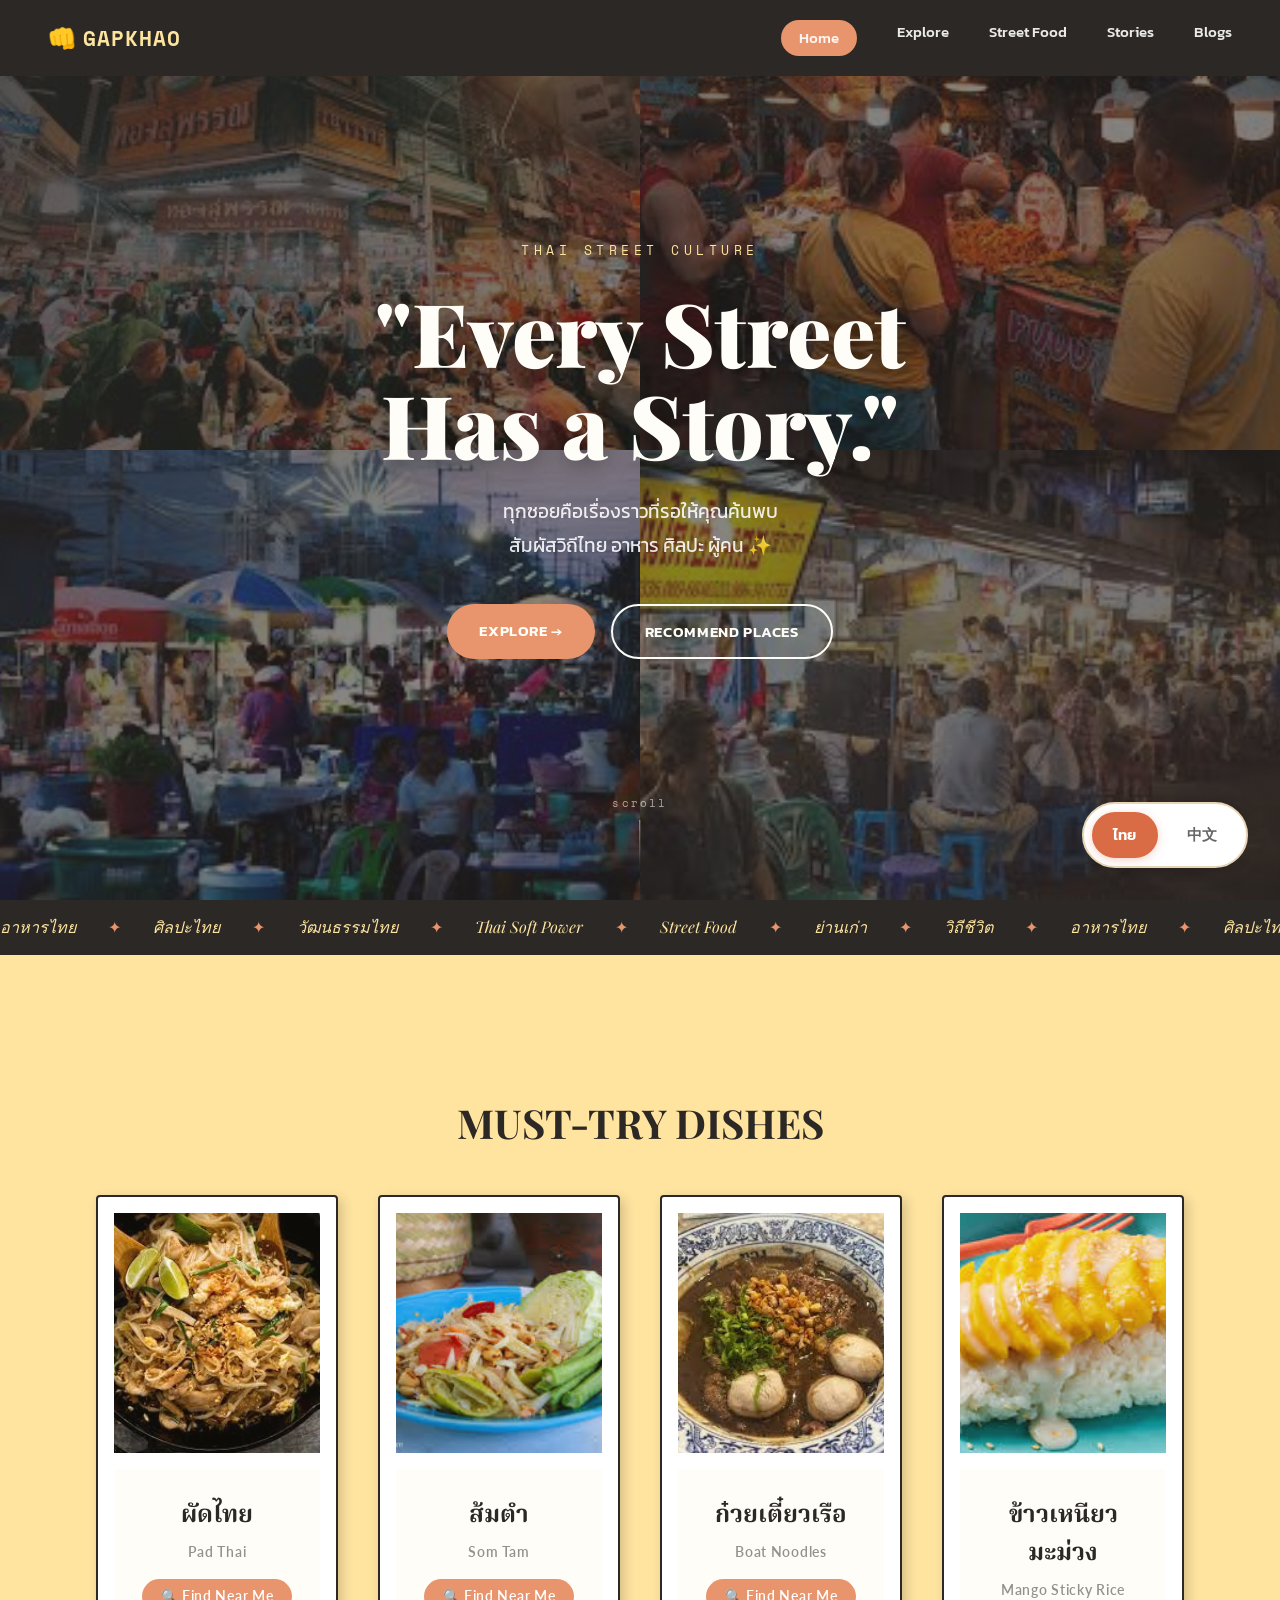
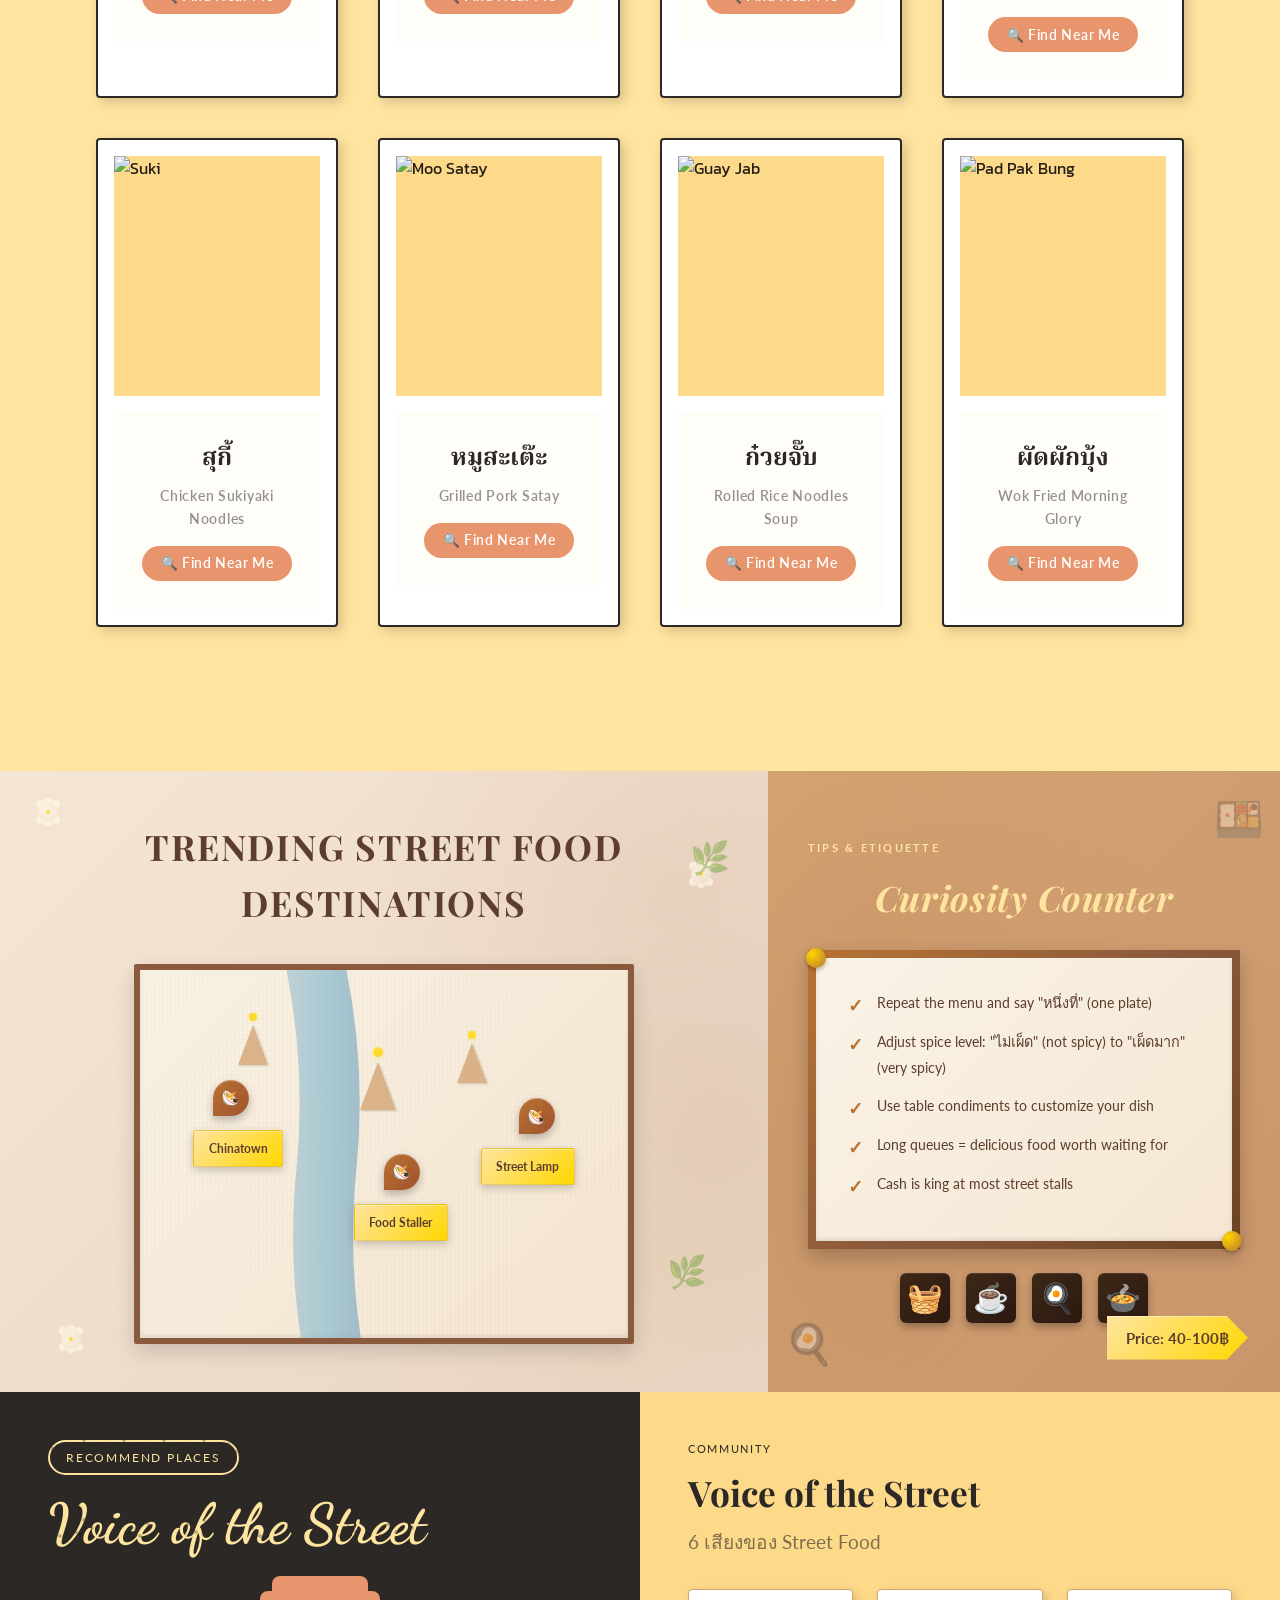
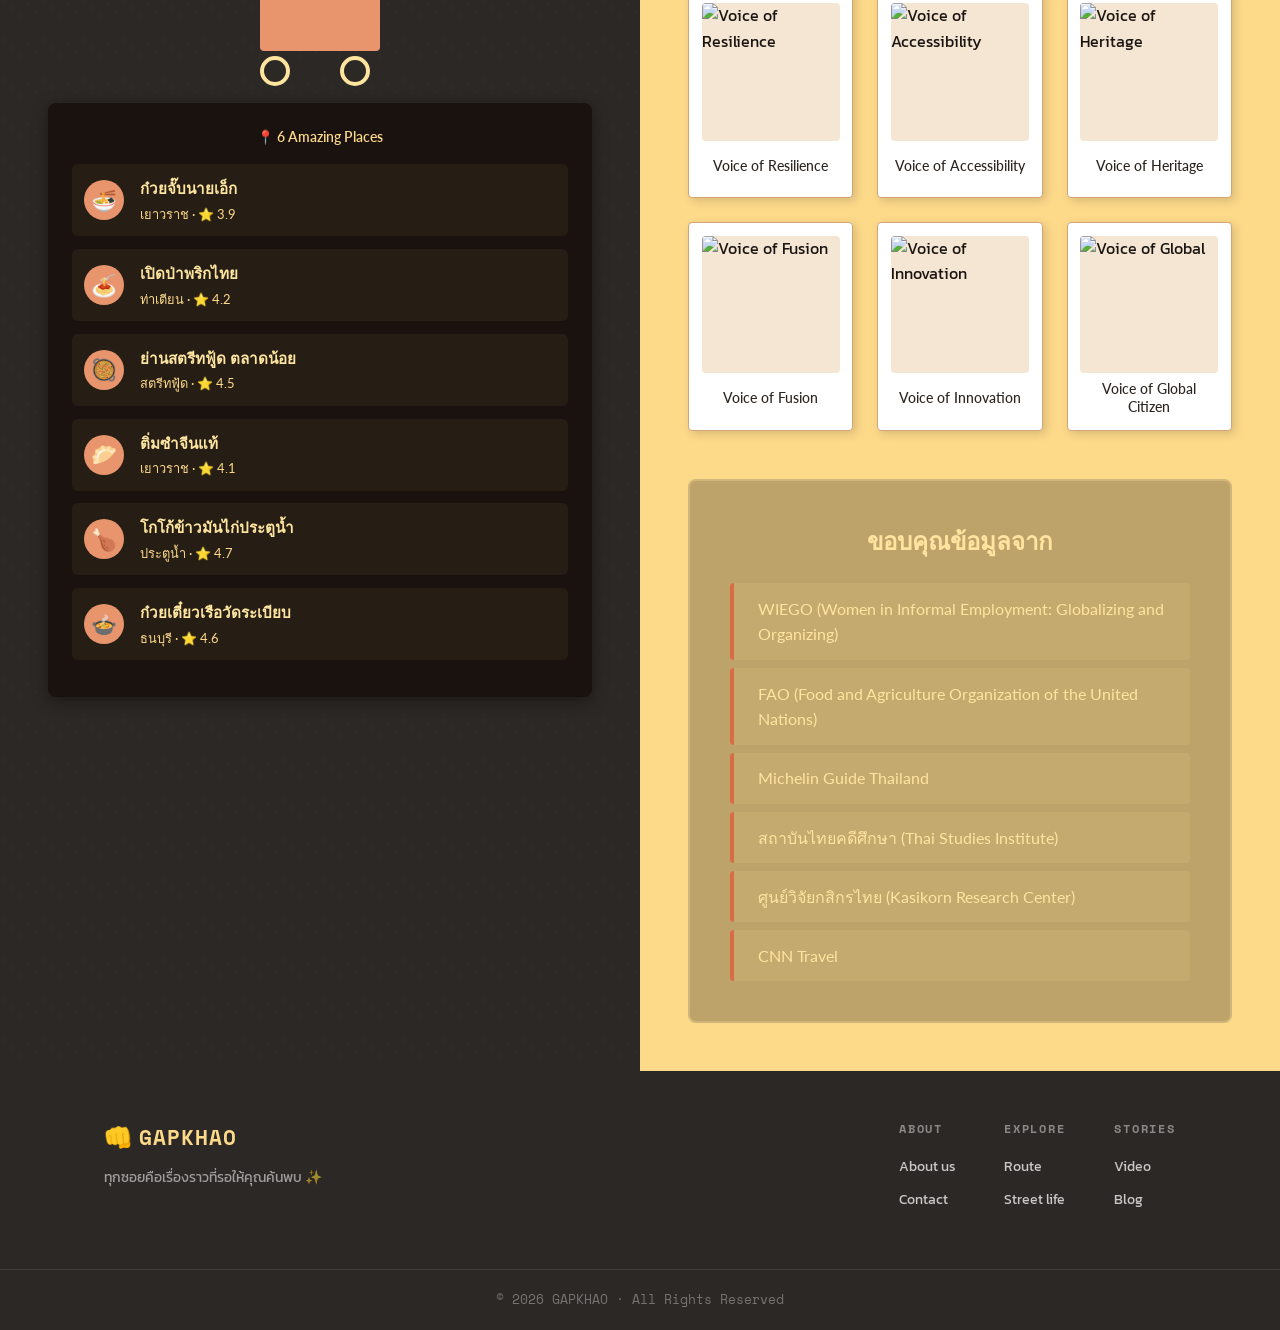
==== commit f651ec8a: "Add files via upload" ====
--- a/GAPKHAO/index.html
+++ b/GAPKHAO/index.html
@@ -12,6 +12,7 @@
   <link rel="stylesheet" href="css/homepage-sections.css" />
   <link rel="stylesheet" href="css/trending-curiosity.css" />
   <link rel="stylesheet" href="css/language-switcher-cn.css" />
+  <link rel="stylesheet" href="css/street-life-stories.css" />
 </head>
 <body>
 
@@ -275,7 +276,7 @@
         <div class="places-card">
           <div class="places-header" data-translate="recommend.header">📍 6 Amazing Places</div>
           
-          <a href="explore.html" class="place-item" data-place-id="1">
+          <a href="#" class="place-item" data-place-id="1">
             <div class="place-icon">🍜</div>
             <div class="place-info">
               <div class="place-name" data-translate="recommend.place1.name">ก๋วยจั๊บนายเอ็ก</div>
@@ -283,7 +284,7 @@
             </div>
           </a>
           
-          <a href="explore.html" class="place-item" data-place-id="2">
+          <a href="#" class="place-item" data-place-id="2">
             <div class="place-icon">🍝</div>
             <div class="place-info">
               <div class="place-name" data-translate="recommend.place2.name">เปิดป่าพริกไทย</div>
@@ -291,7 +292,7 @@
             </div>
           </a>
           
-          <a href="explore.html" class="place-item" data-place-id="3">
+          <a href="#" class="place-item" data-place-id="3">
             <div class="place-icon">🥘</div>
             <div class="place-info">
               <div class="place-name" data-translate="recommend.place3.name">ย่านสตรีทฟู้ด ตลาดน้อย</div>
@@ -299,27 +300,27 @@
             </div>
           </a>
           
-          <a href="explore.html" class="place-item" data-place-id="4">
-            <div class="place-icon">🏛️</div>
-            <div class="place-info">
-              <div class="place-name" data-translate="recommend.place4.name">วัดระเบียบ</div>
-              <div class="place-meta" data-translate="recommend.place4.meta">ธนบุรี · ⭐ 4.8</div>
-            </div>
-          </a>
-          
-          <a href="explore.html" class="place-item" data-place-id="5">
+          <a href="#" class="place-item" data-place-id="4">
             <div class="place-icon">🥟</div>
             <div class="place-info">
-              <div class="place-name" data-translate="recommend.place5.name">ติ่มซำจีนแท้</div>
-              <div class="place-meta" data-translate="recommend.place5.meta">เยาวราช · ⭐ 4.1</div>
-            </div>
-          </a>
-          
-          <a href="explore.html" class="place-item" data-place-id="6">
-            <div class="place-icon">🎨</div>
-            <div class="place-info">
-              <div class="place-name" data-translate="recommend.place6.name">Street Art Gallery</div>
-              <div class="place-meta" data-translate="recommend.place6.meta">เจริญกรุง · ⭐ 4.6</div>
+              <div class="place-name" data-translate="recommend.place4.name">ติ่มซำจีนแท้</div>
+              <div class="place-meta" data-translate="recommend.place4.meta">เยาวราช · ⭐ 4.1</div>
+            </div>
+          </a>
+          
+          <a href="#" class="place-item" data-place-id="5">
+            <div class="place-icon">🍗</div>
+            <div class="place-info">
+              <div class="place-name" data-translate="recommend.place5.name">โกโก้ข้าวมันไก่ประตูน้ำ</div>
+              <div class="place-meta" data-translate="recommend.place5.meta">ประตูน้ำ · ⭐ 4.7</div>
+            </div>
+          </a>
+          
+          <a href="#" class="place-item" data-place-id="6">
+            <div class="place-icon">🍲</div>
+            <div class="place-info">
+              <div class="place-name" data-translate="recommend.place6.name">ก๋วยเตี๋ยวเรือวัดระเบียบ</div>
+              <div class="place-meta" data-translate="recommend.place6.meta">ธนบุรี · ⭐ 4.6</div>
             </div>
           </a>
         </div>
@@ -329,50 +330,63 @@
       <div class="community-panel">
         <div class="section-label" data-translate="community.label">Community</div>
         <h2 data-translate="community.title">Voice of the Street</h2>
-        <div class="subtitle" data-translate="community.subtitle">Memory Wall</div>
+        <div class="subtitle" data-translate="community.subtitle">6 เสียงของ Street Food</div>
         
         <div class="memory-wall">
-          <div class="polaroid-card">
-            <div class="polaroid-image">
-              <img src="https://images.unsplash.com/photo-1504674900247-0877df9cc836?w=300&q=80" alt="Community memory" />
-            </div>
-            <div class="polaroid-username">@foodlover_bkk</div>
-          </div>
-          
-          <div class="polaroid-card">
-            <div class="polaroid-image">
-              <img src="https://images.unsplash.com/photo-1555396273-367ea4eb4db5?w=300&q=80" alt="Community memory" />
-            </div>
-            <div class="polaroid-username">@streetfood_th</div>
-          </div>
-          
-          <div class="polaroid-card">
-            <div class="polaroid-image">
-              <img src="https://images.unsplash.com/photo-1562802378-063ec186a863?w=300&q=80" alt="Community memory" />
-            </div>
-            <div class="polaroid-username">@bangkok_eats</div>
-          </div>
-          
-          <div class="polaroid-card">
-            <div class="polaroid-image">
-              <img src="https://images.unsplash.com/photo-1558618666-fcd25c85cd64?w=300&q=80" alt="Community memory" />
-            </div>
-            <div class="polaroid-username">@thai_food_diary</div>
-          </div>
-          
-          <div class="polaroid-card">
-            <div class="polaroid-image">
-              <img src="https://images.unsplash.com/photo-1569718212165-3a8278d5f624?w=300&q=80" alt="Community memory" />
-            </div>
-            <div class="polaroid-username">@pad_thai_lover</div>
-          </div>
-          
-          <div class="polaroid-card">
-            <div class="polaroid-image">
-              <img src="https://images.unsplash.com/photo-1546069901-ba9599a7e63c?w=300&q=80" alt="Community memory" />
-            </div>
-            <div class="polaroid-username">@som_tam_addict</div>
-          </div>
+          <div class="polaroid-card street-story-card" data-story-id="voice-resilience" onclick="window.openStory('voice-resilience')">
+            <div class="polaroid-image">
+              <img src="https://images.unsplash.com/photo-1562802378-063ec186a863?w=300&q=80" alt="Voice of Resilience" />
+            </div>
+            <div class="polaroid-title" data-translate="stories.resilience">Voice of Resilience</div>
+          </div>
+          
+          <div class="polaroid-card street-story-card" data-story-id="voice-accessibility" onclick="window.openStory('voice-accessibility')">
+            <div class="polaroid-image">
+              <img src="https://www.prachachat.net/wp-content/uploads/2020/09/IMG_2852.jpg" alt="Voice of Accessibility" />
+            </div>
+            <div class="polaroid-title" data-translate="stories.accessibility">Voice of Accessibility</div>
+          </div>
+          
+          <div class="polaroid-card street-story-card" data-story-id="voice-heritage" onclick="window.openStory('voice-heritage')">
+            <div class="polaroid-image">
+              <img src="https://www.salika.co/wp-content/uploads/2018/11/shutterstock_1130007947.jpg" alt="Voice of Heritage" />
+            </div>
+            <div class="polaroid-title" data-translate="stories.heritage">Voice of Heritage</div>
+          </div>
+          
+          <div class="polaroid-card street-story-card" data-story-id="voice-fusion" onclick="window.openStory('voice-fusion')">
+            <div class="polaroid-image">
+              <img src="https://www.amazingadventurebangkok.com/wp-content/uploads/2021/08/1.jpg" alt="Voice of Fusion" />
+            </div>
+            <div class="polaroid-title" data-translate="stories.fusion">Voice of Fusion</div>
+          </div>
+          
+          <div class="polaroid-card street-story-card" data-story-id="voice-innovation" onclick="window.openStory('voice-innovation')">
+            <div class="polaroid-image">
+              <img src="https://www.salika.co/wp-content/uploads/2023/11/thai-streetfood-local-travel-life.webp" alt="Voice of Innovation" />
+            </div>
+            <div class="polaroid-title" data-translate="stories.innovation">Voice of Innovation</div>
+          </div>
+          
+          <div class="polaroid-card street-story-card" data-story-id="voice-global" onclick="window.openStory('voice-global')">
+            <div class="polaroid-image">
+              <img src="https://i.ytimg.com/vi/oKCuIeHDw-o/hq720.jpg" alt="Voice of Global" />
+            </div>
+            <div class="polaroid-title" data-translate="stories.global">Voice of Global Citizen</div>
+          </div>
+        </div>
+        
+        <!-- Data Sources -->
+        <div class="data-sources">
+          <h4 data-translate="sources.title">ขอบคุณข้อมูลจาก</h4>
+          <ul>
+            <li>WIEGO (Women in Informal Employment: Globalizing and Organizing)</li>
+            <li>FAO (Food and Agriculture Organization of the United Nations)</li>
+            <li>Michelin Guide Thailand</li>
+            <li>สถาบันไทยคดีศึกษา (Thai Studies Institute)</li>
+            <li>ศูนย์วิจัยกสิกรไทย (Kasikorn Research Center)</li>
+            <li>CNN Travel</li>
+          </ul>
         </div>
       </div>
     </section>
@@ -420,5 +434,6 @@
   <script src="js/homepage-sections.js"></script>
   <script src="js/trending-navigation.js"></script>
   <script src="js/language-switcher-cn.js"></script>
+  <script src="js/street-life-stories.js"></script>
 </body>
 </html>
--- a/GAPKHAO/css/homepage-sections.css
+++ b/GAPKHAO/css/homepage-sections.css
@@ -607,48 +607,51 @@
   position: relative;
 }
 
-.polaroid-card {
+.memory-wall .polaroid-card {
   background: white;
   padding: 0.8rem;
-  border: 1px solid var(--color-highlight);
+  border: 1px solid #D4A574;
   box-shadow: 3px 3px 10px rgba(0,0,0,0.15);
   transition: transform 0.3s ease, box-shadow 0.3s ease;
-  cursor: pointer;
-}
-
-.polaroid-card:nth-child(1) { transform: rotate(-3deg); }
-.polaroid-card:nth-child(2) { transform: rotate(2deg); }
-.polaroid-card:nth-child(3) { transform: rotate(-2deg); }
-.polaroid-card:nth-child(4) { transform: rotate(3deg); }
-.polaroid-card:nth-child(5) { transform: rotate(-1deg); }
-.polaroid-card:nth-child(6) { transform: rotate(2deg); }
-
-.polaroid-card:hover {
+  cursor: pointer !important;
+}
+
+.memory-wall .polaroid-card:nth-child(1) { transform: rotate(-3deg); }
+.memory-wall .polaroid-card:nth-child(2) { transform: rotate(2deg); }
+.memory-wall .polaroid-card:nth-child(3) { transform: rotate(-2deg); }
+.memory-wall .polaroid-card:nth-child(4) { transform: rotate(3deg); }
+.memory-wall .polaroid-card:nth-child(5) { transform: rotate(-1deg); }
+.memory-wall .polaroid-card:nth-child(6) { transform: rotate(2deg); }
+
+.memory-wall .polaroid-card:hover {
   transform: rotate(0deg) scale(1.05) !important;
   box-shadow: 5px 5px 20px rgba(0,0,0,0.25);
   z-index: 10;
 }
 
-.polaroid-image {
+.memory-wall .polaroid-image {
   width: 100%;
   aspect-ratio: 1;
-  background: var(--color-background);
+  background: #F5E6D3;
   margin-bottom: 0.5rem;
   overflow: hidden;
-}
-
-.polaroid-image img {
+  pointer-events: none;
+}
+
+.memory-wall .polaroid-image img {
   width: 100%;
   height: 100%;
   object-fit: cover;
-}
-
-.polaroid-username {
+  pointer-events: none;
+}
+
+.memory-wall .polaroid-username {
   font-family: 'Lato', sans-serif;
   font-size: 0.75rem;
-  color: var(--color-header);
+  color: #2C2520;
   opacity: 0.4;
   text-align: center;
+  pointer-events: none;
 }
 
 /* ── Responsive Design ────────────────────────────────────── */
@@ -768,3 +771,110 @@
     padding: 1rem;
   }
 }
+
+
+/* ── Polaroid Cards (Voice of the Street) ─────────────────── */
+.polaroid-card {
+  background: white;
+  border-radius: 4px;
+  padding: 12px;
+  box-shadow: 3px 3px 10px rgba(0,0,0,0.15);
+  transition: transform 0.3s ease, box-shadow 0.3s ease;
+  cursor: pointer;
+  position: relative;
+  user-select: none;
+}
+
+.polaroid-card:hover {
+  transform: translateY(-4px) rotate(0deg) scale(1.05) !important;
+  box-shadow: 5px 5px 20px rgba(0,0,0,0.25);
+  z-index: 10;
+}
+
+.polaroid-card:active {
+  transform: translateY(-2px) rotate(0deg) scale(1.02) !important;
+}
+
+.polaroid-image {
+  width: 100%;
+  aspect-ratio: 1;
+  border-radius: 4px;
+  overflow: hidden;
+  margin-bottom: 8px;
+}
+
+.polaroid-image img {
+  width: 100%;
+  height: 100%;
+  object-fit: cover;
+  display: block;
+}
+
+.polaroid-username {
+  font-family: 'Lato', sans-serif;
+  font-size: 0.75rem;
+  color: #2C2520;
+  opacity: 0.4;
+  text-align: center;
+}
+
+.polaroid-title {
+  font-family: 'Lato', sans-serif;
+  font-size: 0.85rem;
+  font-weight: 500;
+  color: #2C2520;
+  text-align: center;
+  line-height: 1.3;
+  min-height: 2.6em;
+  display: flex;
+  align-items: center;
+  justify-content: center;
+}
+
+
+/* ── Data Sources Section ─────────────────────────────────── */
+.data-sources {
+  margin-top: 3rem;
+  padding: 2.5rem;
+  background: rgba(44, 37, 32, 0.3);
+  border-radius: 8px;
+  border: 2px solid rgba(255, 228, 160, 0.3);
+}
+
+.data-sources h4 {
+  font-family: 'Playfair Display', serif;
+  font-size: 1.5rem;
+  color: #FFE4A0;
+  margin-bottom: 1.5rem;
+  text-align: center;
+  font-weight: 700;
+}
+
+.data-sources ul {
+  list-style: none;
+  padding: 0;
+  max-width: 800px;
+  margin: 0 auto;
+}
+
+.data-sources li {
+  font-family: 'Lato', sans-serif;
+  font-size: 1rem;
+  color: #FFE4A0;
+  padding: 0.8rem 1.5rem;
+  margin-bottom: 0.5rem;
+  background: rgba(255, 228, 160, 0.1);
+  border-left: 4px solid #D96B45;
+  border-radius: 4px;
+  text-align: left;
+  transition: all 0.3s ease;
+}
+
+.data-sources li:hover {
+  background: rgba(255, 228, 160, 0.2);
+  transform: translateX(5px);
+}
+
+.data-sources li:last-child {
+  margin-bottom: 0;
+}
--- a/GAPKHAO/css/street-life-stories.css
+++ b/GAPKHAO/css/street-life-stories.css
@@ -0,0 +1,435 @@
+/* ══════════════════════════════════════════════════════════════
+   STREET LIFE STORIES - Modal System
+   Thai Streetfood Softpower Theme
+   ══════════════════════════════════════════════════════════════ */
+
+@import url('https://fonts.googleapis.com/css2?family=Playfair+Display:ital,wght@0,400;0,700;0,900;1,400;1,700&family=Noto+Serif+Thai:wght@400;600;700&family=Lato:wght@300;400;700&display=swap');
+
+/* ── Story Modal Overlay ────────────────────────────────────── */
+.story-modal-overlay {
+  position: fixed;
+  top: 0;
+  left: 0;
+  right: 0;
+  bottom: 0;
+  background: rgba(0, 0, 0, 0.95);
+  z-index: 9999;
+  opacity: 0;
+  visibility: hidden;
+  transition: all 0.4s ease;
+  overflow-y: auto;
+  -webkit-overflow-scrolling: touch;
+}
+
+.story-modal-overlay.active {
+  opacity: 1;
+  visibility: visible;
+}
+
+/* ── Story Modal Container ────────────────────────────────────── */
+.story-modal {
+  position: relative;
+  max-width: 1200px;
+  margin: 2rem auto;
+  background: #FFF;
+  border-radius: 0;
+  transform: translateY(50px);
+  transition: transform 0.4s ease;
+  box-shadow: 0 20px 60px rgba(0, 0, 0, 0.5);
+}
+
+.story-modal-overlay.active .story-modal {
+  transform: translateY(0);
+}
+
+/* ── Close Button ────────────────────────────────────────── */
+.story-close-btn {
+  position: fixed;
+  top: 2rem;
+  right: 2rem;
+  width: 50px;
+  height: 50px;
+  background: rgba(255, 255, 255, 0.1);
+  backdrop-filter: blur(10px);
+  border: 2px solid rgba(255, 255, 255, 0.3);
+  border-radius: 50%;
+  color: white;
+  font-size: 1.5rem;
+  cursor: pointer;
+  z-index: 10000;
+  transition: all 0.3s ease;
+  display: flex;
+  align-items: center;
+  justify-content: center;
+}
+
+.story-close-btn:hover {
+  background: rgba(255, 255, 255, 0.2);
+  transform: rotate(90deg);
+}
+
+/* ── Hero Section ────────────────────────────────────────── */
+.story-hero {
+  position: relative;
+  height: 70vh;
+  min-height: 500px;
+  overflow: hidden;
+}
+
+.story-hero-image {
+  width: 100%;
+  height: 100%;
+  object-fit: cover;
+}
+
+.story-hero-overlay {
+  position: absolute;
+  bottom: 0;
+  left: 0;
+  right: 0;
+  padding: 3rem;
+  background: linear-gradient(to top, rgba(0, 0, 0, 0.9) 0%, transparent 100%);
+}
+
+.story-category-badge {
+  display: inline-block;
+  padding: 0.5rem 1.2rem;
+  background: rgba(255, 228, 160, 0.9);
+  color: #2C2520;
+  font-size: 0.85rem;
+  font-weight: 700;
+  text-transform: uppercase;
+  letter-spacing: 0.1em;
+  margin-bottom: 1rem;
+  font-family: 'Lato', sans-serif;
+}
+
+.story-title {
+  font-family: 'Noto Serif Thai', serif;
+  font-size: 3rem;
+  color: white;
+  margin-bottom: 0.5rem;
+  line-height: 1.2;
+}
+
+.story-subtitle {
+  font-family: 'Playfair Display', serif;
+  font-size: 1.3rem;
+  color: #FFE4A0;
+  font-style: italic;
+  margin-bottom: 1rem;
+}
+
+.story-intro {
+  font-family: 'Noto Serif Thai', serif;
+  font-size: 1.1rem;
+  color: rgba(255, 255, 255, 0.9);
+  line-height: 1.8;
+  max-width: 800px;
+}
+
+/* ── Content Section ────────────────────────────────────────── */
+.story-content {
+  padding: 4rem 3rem;
+  max-width: 900px;
+  margin: 0 auto;
+}
+
+.story-section {
+  margin-bottom: 3rem;
+}
+
+.story-section-title {
+  font-family: 'Playfair Display', serif;
+  font-size: 1.8rem;
+  color: #2C2520;
+  margin-bottom: 1rem;
+  position: relative;
+  padding-left: 2rem;
+}
+
+.story-section-title::before {
+  content: '';
+  position: absolute;
+  left: 0;
+  top: 50%;
+  transform: translateY(-50%);
+  width: 4px;
+  height: 80%;
+  background: linear-gradient(to bottom, #D96B45, #F5C97A);
+}
+
+.story-section-content {
+  font-family: 'Noto Serif Thai', serif;
+  font-size: 1.1rem;
+  line-height: 1.9;
+  color: #3D3D3D;
+  margin-bottom: 1.5rem;
+}
+
+/* ── Quote Section ────────────────────────────────────────── */
+.story-quote {
+  background: linear-gradient(135deg, #FFE4A0 0%, #F5C97A 100%);
+  padding: 2.5rem;
+  margin: 3rem 0;
+  border-left: 6px solid #D96B45;
+  position: relative;
+}
+
+.story-quote::before {
+  content: '"';
+  position: absolute;
+  top: -20px;
+  left: 20px;
+  font-size: 6rem;
+  color: rgba(217, 107, 69, 0.2);
+  font-family: 'Playfair Display', serif;
+  line-height: 1;
+}
+
+.story-quote-text {
+  font-family: 'Noto Serif Thai', serif;
+  font-size: 1.3rem;
+  color: #2C2520;
+  line-height: 1.7;
+  font-style: italic;
+  position: relative;
+  z-index: 1;
+}
+
+.story-quote-author {
+  font-family: 'Lato', sans-serif;
+  font-size: 0.95rem;
+  color: #5C3D2E;
+  margin-top: 1rem;
+  font-weight: 600;
+}
+
+/* ── Photo Gallery ────────────────────────────────────────── */
+.story-gallery {
+  display: grid;
+  grid-template-columns: repeat(auto-fit, minmax(250px, 1fr));
+  gap: 1.5rem;
+  margin: 3rem 0;
+}
+
+.story-gallery-item {
+  position: relative;
+  overflow: hidden;
+  border-radius: 4px;
+  aspect-ratio: 4/3;
+}
+
+.story-gallery-item img {
+  width: 100%;
+  height: 100%;
+  object-fit: cover;
+  transition: transform 0.5s ease;
+}
+
+.story-gallery-item:hover img {
+  transform: scale(1.1);
+}
+
+/* ── Highlight Facts ────────────────────────────────────────── */
+.story-highlights {
+  background: #2C2520;
+  color: white;
+  padding: 3rem;
+  margin: 3rem -3rem;
+}
+
+.story-highlights-title {
+  font-family: 'Playfair Display', serif;
+  font-size: 2rem;
+  color: #FFE4A0;
+  margin-bottom: 2rem;
+  text-align: center;
+}
+
+.story-highlights-grid {
+  display: grid;
+  grid-template-columns: repeat(auto-fit, minmax(200px, 1fr));
+  gap: 2rem;
+}
+
+.story-highlight-item {
+  text-align: center;
+}
+
+.story-highlight-icon {
+  font-size: 2.5rem;
+  margin-bottom: 1rem;
+}
+
+.story-highlight-label {
+  font-family: 'Lato', sans-serif;
+  font-size: 0.85rem;
+  color: #F5C97A;
+  text-transform: uppercase;
+  letter-spacing: 0.1em;
+  margin-bottom: 0.5rem;
+}
+
+.story-highlight-value {
+  font-family: 'Noto Serif Thai', serif;
+  font-size: 1.1rem;
+  color: white;
+  line-height: 1.5;
+}
+
+/* ── Interactive Map ────────────────────────────────────────── */
+.story-map-section {
+  background: #F5E6D3;
+  padding: 3rem;
+  margin: 3rem -3rem;
+  text-align: center;
+}
+
+.story-map-title {
+  font-family: 'Playfair Display', serif;
+  font-size: 1.8rem;
+  color: #2C2520;
+  margin-bottom: 1.5rem;
+}
+
+.story-map-placeholder {
+  background: white;
+  padding: 3rem;
+  border-radius: 8px;
+  box-shadow: 0 4px 12px rgba(0, 0, 0, 0.1);
+}
+
+.story-map-icon {
+  font-size: 3rem;
+  margin-bottom: 1rem;
+}
+
+.story-map-text {
+  font-family: 'Noto Serif Thai', serif;
+  font-size: 1.1rem;
+  color: #5C3D2E;
+  line-height: 1.7;
+}
+
+/* ── Bangkok After Dark Specific Styles ────────────────────────────────────────── */
+.story-modal.theme-dark .story-content {
+  background: linear-gradient(to bottom, #1a1a2e 0%, #16213e 100%);
+  color: white;
+}
+
+.story-modal.theme-dark .story-section-title {
+  color: #FFE4A0;
+}
+
+.story-modal.theme-dark .story-section-content {
+  color: rgba(255, 255, 255, 0.9);
+}
+
+.story-modal.theme-dark .story-highlights {
+  background: #0f3460;
+}
+
+/* ── Responsive Design ────────────────────────────────────────── */
+@media (max-width: 768px) {
+  .story-modal {
+    margin: 0;
+    border-radius: 0;
+  }
+
+  .story-hero {
+    height: 50vh;
+    min-height: 400px;
+  }
+
+  .story-hero-overlay {
+    padding: 2rem 1.5rem;
+  }
+
+  .story-title {
+    font-size: 2rem;
+  }
+
+  .story-subtitle {
+    font-size: 1.1rem;
+  }
+
+  .story-content {
+    padding: 2rem 1.5rem;
+  }
+
+  .story-section-title {
+    font-size: 1.5rem;
+  }
+
+  .story-section-content {
+    font-size: 1rem;
+  }
+
+  .story-highlights,
+  .story-map-section {
+    margin: 2rem -1.5rem;
+    padding: 2rem 1.5rem;
+  }
+
+  .story-close-btn {
+    top: 1rem;
+    right: 1rem;
+    width: 40px;
+    height: 40px;
+  }
+}
+
+/* ── Animation ────────────────────────────────────────────── */
+@keyframes fadeInUp {
+  from {
+    opacity: 0;
+    transform: translateY(30px);
+  }
+  to {
+    opacity: 1;
+    transform: translateY(0);
+  }
+}
+
+.story-modal-overlay.active .story-section {
+  animation: fadeInUp 0.6s ease forwards;
+}
+
+.story-modal-overlay.active .story-section:nth-child(1) { animation-delay: 0.1s; }
+.story-modal-overlay.active .story-section:nth-child(2) { animation-delay: 0.2s; }
+.story-modal-overlay.active .story-section:nth-child(3) { animation-delay: 0.3s; }
+.story-modal-overlay.active .story-section:nth-child(4) { animation-delay: 0.4s; }
+
+/* ── Clickable Cards ────────────────────────────────────────── */
+.street-card {
+  cursor: pointer;
+  transition: transform 0.3s ease, box-shadow 0.3s ease;
+}
+
+.street-card:hover {
+  transform: translateY(-8px);
+  box-shadow: 0 12px 24px rgba(0, 0, 0, 0.3);
+}
+
+.street-card::after {
+  content: 'อ่านเรื่องราว →';
+  position: absolute;
+  bottom: 1.5rem;
+  right: 1.5rem;
+  background: rgba(255, 228, 160, 0.9);
+  color: #2C2520;
+  padding: 0.5rem 1rem;
+  border-radius: 20px;
+  font-size: 0.85rem;
+  font-weight: 600;
+  opacity: 0;
+  transform: translateY(10px);
+  transition: all 0.3s ease;
+  font-family: 'Noto Serif Thai', serif;
+}
+
+.street-card:hover::after {
+  opacity: 1;
+  transform: translateY(0);
+}
